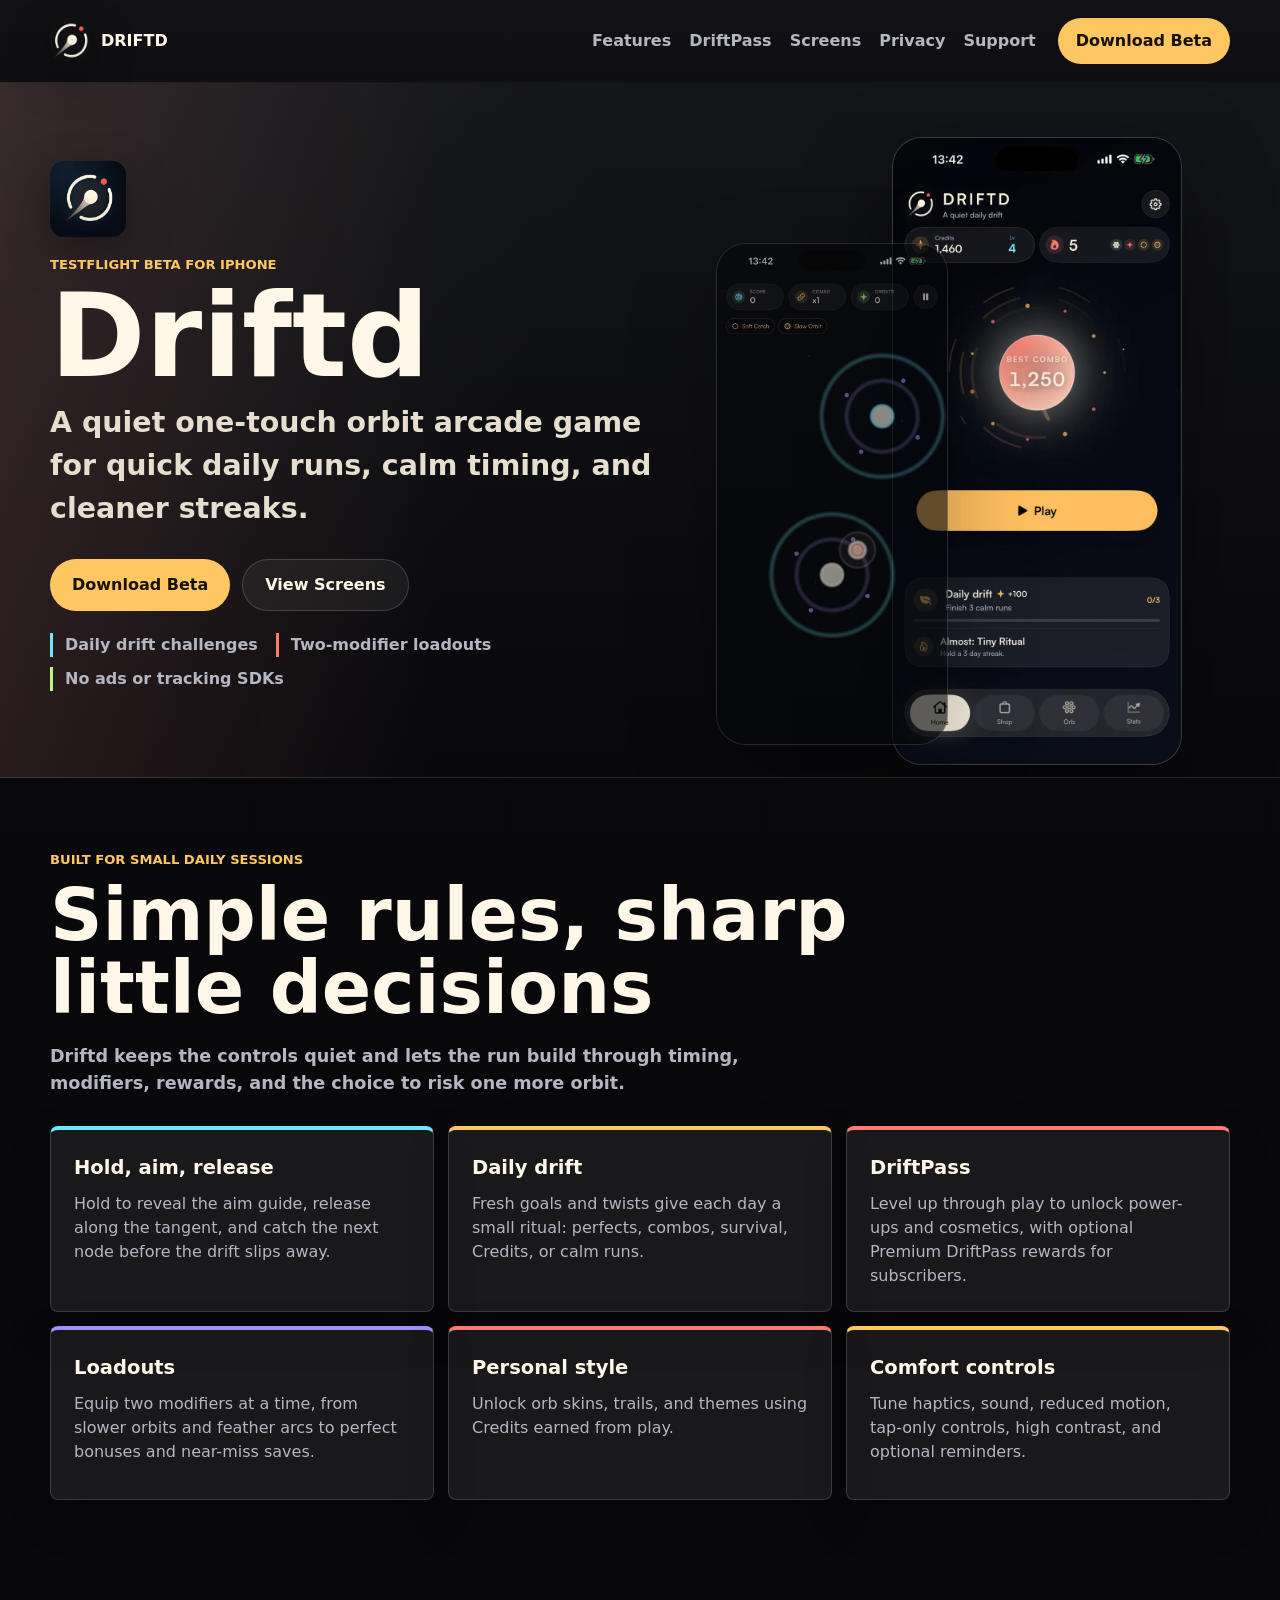
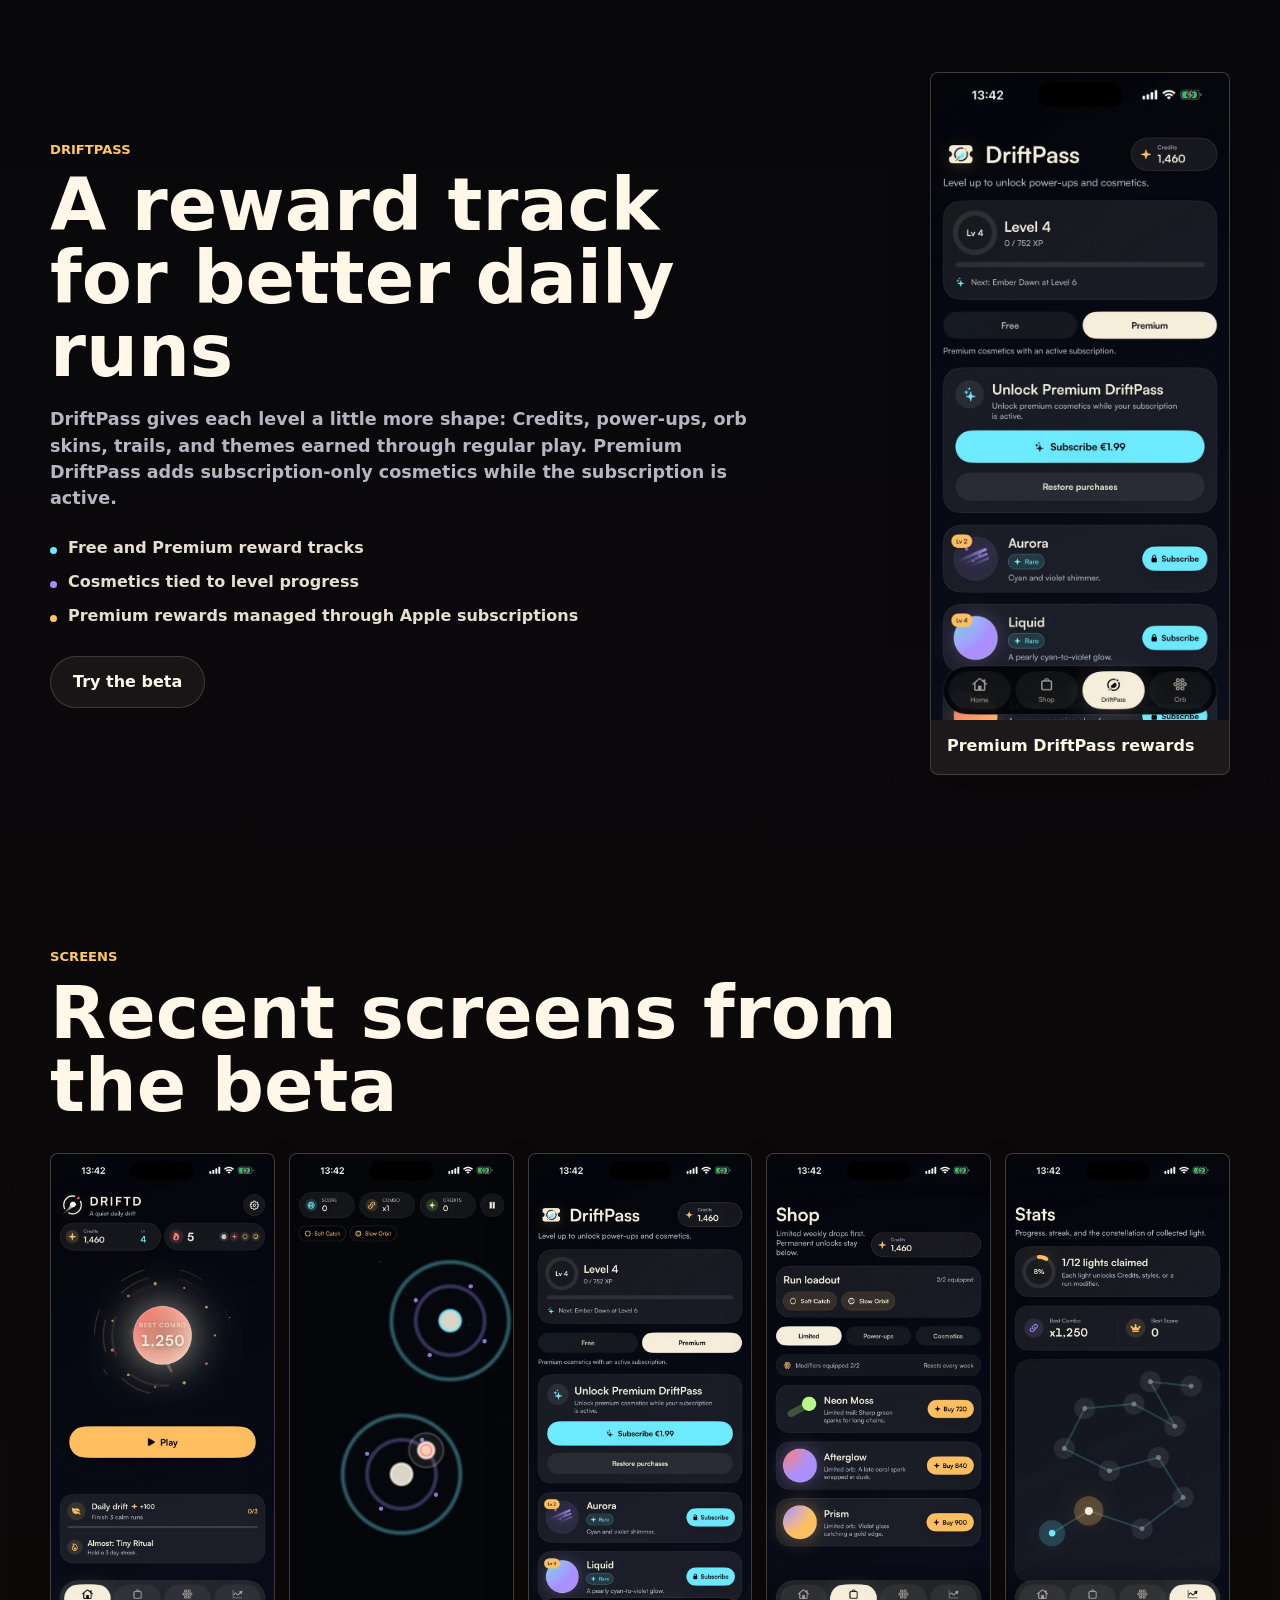
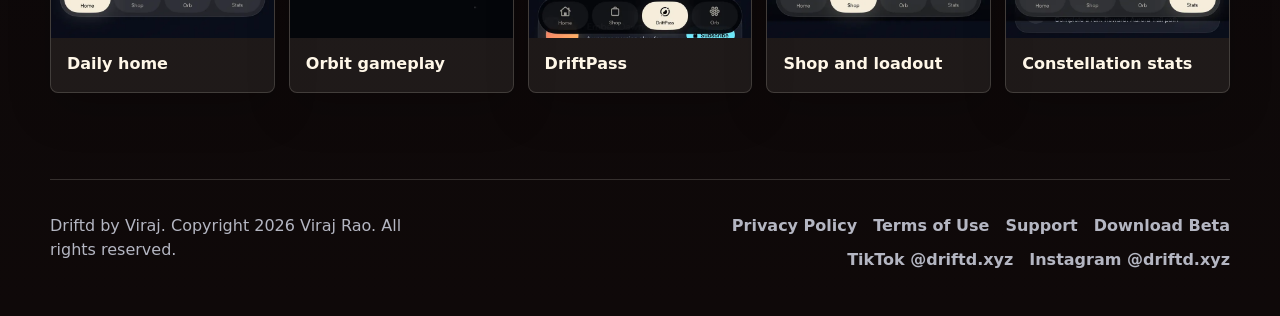
==== index.html @ e09f93f4 "Bust website stylesheet cache" ====
<!doctype html>
<html lang="en">
<head>
  <meta charset="utf-8">
  <meta name="viewport" content="width=device-width, initial-scale=1">
  <title>Driftd - One-touch orbit arcade</title>
  <meta name="description" content="Driftd is a calm one-touch arcade game for iPhone with daily challenges, streaks, loadouts, cosmetics, DriftPass rewards, and quick TestFlight beta runs.">
  <link rel="canonical" href="https://driftd.xyz/">
  <meta name="theme-color" content="#09090d">
  <meta property="og:type" content="website">
  <meta property="og:site_name" content="Driftd">
  <meta property="og:title" content="Driftd - One-touch orbit arcade">
  <meta property="og:description" content="Quick daily orbit runs, calm timing, loadouts, cosmetics, and DriftPass rewards for iPhone.">
  <meta property="og:url" content="https://driftd.xyz/">
  <meta property="og:image" content="https://driftd.xyz/assets/driftd-app-icon.png">
  <meta name="twitter:card" content="summary">
  <meta name="twitter:title" content="Driftd - One-touch orbit arcade">
  <meta name="twitter:description" content="Quick daily orbit runs, calm timing, loadouts, cosmetics, and DriftPass rewards for iPhone.">
  <meta name="twitter:image" content="https://driftd.xyz/assets/driftd-app-icon.png">
  <link rel="icon" href="assets/driftd-app-icon.png">
  <link rel="apple-touch-icon" href="assets/driftd-app-icon.png">
  <link rel="stylesheet" href="styles.css?v=20260519">
</head>
<body>
  <header class="site-header">
    <a class="brand" href="index.html" aria-label="Driftd home">
      <picture>
        <source srcset="assets/driftd-logo-mark.webp" type="image/webp">
        <img src="assets/driftd-logo.png" alt="" width="40" height="40">
      </picture>
      <span>DRIFTD</span>
    </a>
    <nav class="main-nav" aria-label="Main navigation">
      <a href="#features">Features</a>
      <a href="#driftpass">DriftPass</a>
      <a href="#screenshots">Screens</a>
      <a href="privacy.html">Privacy</a>
      <a href="support.html">Support</a>
    </nav>
    <a class="header-cta" href="https://testflight.apple.com/join/kvmJxUBj" aria-label="Download Beta on TestFlight"><span class="cta-full">Download Beta</span><span class="cta-short">Beta</span></a>
  </header>

  <main>
    <section class="hero" aria-labelledby="hero-title">
      <div class="hero-inner">
        <div class="hero-copy">
          <picture>
            <source srcset="assets/driftd-app-icon-256.webp" type="image/webp">
            <img class="app-icon" src="assets/driftd-app-icon.png" alt="Driftd app icon" width="76" height="76">
          </picture>
          <p class="eyebrow">TestFlight beta for iPhone</p>
          <h1 id="hero-title">Driftd</h1>
          <p class="lede">A quiet one-touch orbit arcade game for quick daily runs, calm timing, and cleaner streaks.</p>
          <div class="actions">
            <a class="button primary" href="https://testflight.apple.com/join/kvmJxUBj">Download Beta</a>
            <a class="button secondary" href="#screenshots">View Screens</a>
          </div>
          <ul class="hero-points" aria-label="Driftd highlights">
            <li>Daily drift challenges</li>
            <li>Two-modifier loadouts</li>
            <li>No ads or tracking SDKs</li>
          </ul>
        </div>
        <div class="hero-showcase" aria-label="Driftd app preview">
          <picture class="phone-shot phone-shot-primary">
            <source srcset="screenshots/home.webp" type="image/webp">
            <img src="screenshots/home.png" alt="Driftd home screen with the Play button, daily challenge, level, Credits, and streak progress" width="1320" height="2868">
          </picture>
          <picture class="phone-shot phone-shot-secondary">
            <source srcset="screenshots/gameplay.webp" type="image/webp">
            <img src="screenshots/gameplay.png" alt="" width="1320" height="2868">
          </picture>
        </div>
      </div>
    </section>

    <section id="features" class="section">
      <div class="section-heading">
        <p class="eyebrow">Built for small daily sessions</p>
        <h2>Simple rules, sharp little decisions</h2>
        <p>Driftd keeps the controls quiet and lets the run build through timing, modifiers, rewards, and the choice to risk one more orbit.</p>
      </div>
      <div class="feature-grid">
        <article>
          <h3>Hold, aim, release</h3>
          <p>Hold to reveal the aim guide, release along the tangent, and catch the next node before the drift slips away.</p>
        </article>
        <article>
          <h3>Daily drift</h3>
          <p>Fresh goals and twists give each day a small ritual: perfects, combos, survival, Credits, or calm runs.</p>
        </article>
        <article>
          <h3>DriftPass</h3>
          <p>Level up through play to unlock power-ups and cosmetics, with optional Premium DriftPass rewards for subscribers.</p>
        </article>
        <article>
          <h3>Loadouts</h3>
          <p>Equip two modifiers at a time, from slower orbits and feather arcs to perfect bonuses and near-miss saves.</p>
        </article>
        <article>
          <h3>Personal style</h3>
          <p>Unlock orb skins, trails, and themes using Credits earned from play.</p>
        </article>
        <article>
          <h3>Comfort controls</h3>
          <p>Tune haptics, sound, reduced motion, tap-only controls, high contrast, and optional reminders.</p>
        </article>
      </div>
    </section>

    <section id="driftpass" class="section pass-section">
      <div class="pass-copy">
        <p class="eyebrow">DriftPass</p>
        <h2>A reward track for better daily runs</h2>
        <p>DriftPass gives each level a little more shape: Credits, power-ups, orb skins, trails, and themes earned through regular play. Premium DriftPass adds subscription-only cosmetics while the subscription is active.</p>
        <ul class="pass-list">
          <li>Free and Premium reward tracks</li>
          <li>Cosmetics tied to level progress</li>
          <li>Premium rewards managed through Apple subscriptions</li>
        </ul>
        <a class="button secondary" href="https://testflight.apple.com/join/kvmJxUBj">Try the beta</a>
      </div>
      <figure class="pass-shot">
        <picture>
          <source srcset="screenshots/driftpass.webp" type="image/webp">
          <img src="screenshots/driftpass.png" alt="Driftd DriftPass screen showing free and premium reward tracks with subscription cosmetics" width="1320" height="2868" loading="lazy">
        </picture>
        <figcaption>Premium DriftPass rewards</figcaption>
      </figure>
    </section>

    <section id="screenshots" class="section screenshots">
      <div class="section-heading">
        <p class="eyebrow">Screens</p>
        <h2>Recent screens from the beta</h2>
      </div>
      <div class="phone-grid">
        <figure>
          <picture>
            <source srcset="screenshots/home.webp" type="image/webp">
            <img src="screenshots/home.png" alt="Driftd home screen with Credits, Level, streak, Play button, and daily challenge" width="1320" height="2868" loading="lazy">
          </picture>
          <figcaption>Daily home</figcaption>
        </figure>
        <figure>
          <picture>
            <source srcset="screenshots/gameplay.webp" type="image/webp">
            <img src="screenshots/gameplay.png" alt="Driftd gameplay with score, combo, credits, orbit nodes, and player orb" width="1320" height="2868" loading="lazy">
          </picture>
          <figcaption>Orbit gameplay</figcaption>
        </figure>
        <figure>
          <picture>
            <source srcset="screenshots/driftpass.webp" type="image/webp">
            <img src="screenshots/driftpass.png" alt="Driftd DriftPass screen with Premium subscription rewards and locked cosmetics" width="1320" height="2868" loading="lazy">
          </picture>
          <figcaption>DriftPass</figcaption>
        </figure>
        <figure>
          <picture>
            <source srcset="screenshots/shop.webp" type="image/webp">
            <img src="screenshots/shop.png" alt="Driftd shop screen with run loadout, daily items, power-ups, and cosmetics" width="1320" height="2868" loading="lazy">
          </picture>
          <figcaption>Shop and loadout</figcaption>
        </figure>
        <figure>
          <picture>
            <source srcset="screenshots/stats.webp" type="image/webp">
            <img src="screenshots/stats.png" alt="Driftd stats screen with constellation progression" width="1320" height="2868" loading="lazy">
          </picture>
          <figcaption>Constellation stats</figcaption>
        </figure>
      </div>
    </section>
  </main>

  <footer class="site-footer">
    <p>Driftd by <a href="https://virajrao.com">Viraj</a>. Copyright 2026 Viraj Rao. All rights reserved.</p>
    <div>
      <a href="privacy.html">Privacy Policy</a>
      <a href="https://www.apple.com/legal/internet-services/itunes/dev/stdeula/">Terms of Use</a>
      <a href="support.html">Support</a>
      <a href="https://testflight.apple.com/join/kvmJxUBj">Download Beta</a>
      <a href="https://www.tiktok.com/@driftd.xyz">TikTok @driftd.xyz</a>
      <a href="https://www.instagram.com/driftd.xyz/">Instagram @driftd.xyz</a>
    </div>
  </footer>
</body>
</html>
---- styles.css ----
:root {
  color-scheme: dark;
  --bg: #08080b;
  --bg-soft: #111114;
  --ink: #fff7e8;
  --soft: #e6dfd0;
  --muted: #b4b6c2;
  --surface: rgba(255, 247, 232, 0.07);
  --surface-strong: rgba(255, 247, 232, 0.12);
  --line: rgba(255, 247, 232, 0.16);
  --line-strong: rgba(255, 247, 232, 0.28);
  --gold: #ffc762;
  --cyan: #70e7ff;
  --coral: #ff7a70;
  --violet: #a58cff;
  --green: #baf37d;
  --max: 1180px;
  --gutter: 16px;
}

* {
  box-sizing: border-box;
}

html {
  scroll-behavior: smooth;
  overflow-x: hidden;
}

body {
  margin: 0;
  overflow-x: hidden;
  background:
    linear-gradient(180deg, rgba(255, 247, 232, 0.035), transparent 18rem),
    linear-gradient(180deg, #09090d 0%, var(--bg) 48%, #0f0909 100%);
  color: var(--ink);
  font-family: Inter, ui-sans-serif, system-ui, -apple-system, BlinkMacSystemFont, "Segoe UI", sans-serif;
  line-height: 1.5;
  text-rendering: optimizeLegibility;
}

a {
  color: inherit;
}

a:focus-visible,
button:focus-visible {
  outline: 3px solid var(--cyan);
  outline-offset: 4px;
}

img {
  max-width: 100%;
}

.site-header,
.site-footer {
  width: min(var(--max), calc(100% - 32px));
  margin: 0 auto;
}

.site-header {
  position: relative;
  z-index: 5;
  display: grid;
  grid-template-columns: auto minmax(0, 1fr) auto;
  align-items: center;
  gap: 22px;
  padding: 18px 0;
}

.brand {
  display: inline-flex;
  align-items: center;
  gap: 11px;
  min-width: max-content;
  color: var(--ink);
  font-weight: 900;
  letter-spacing: 0;
  text-decoration: none;
}

.brand picture,
.brand img {
  display: block;
  width: 40px;
  height: 40px;
}

.brand img,
.app-icon {
  border-radius: 14px;
  box-shadow: 0 16px 44px rgba(0, 0, 0, 0.34);
}

.main-nav {
  display: flex;
  flex-wrap: wrap;
  align-items: center;
  justify-content: flex-end;
  gap: 8px 18px;
  color: var(--muted);
  font-weight: 760;
}

.main-nav a,
.site-footer a {
  text-decoration: none;
}

.main-nav a {
  padding: 8px 0;
}

.main-nav a:hover,
.main-nav a[aria-current="page"],
.site-footer a:hover {
  color: var(--ink);
}

.header-cta,
.button {
  display: inline-flex;
  align-items: center;
  justify-content: center;
  min-height: 46px;
  border-radius: 999px;
  font-weight: 850;
  text-align: center;
  text-decoration: none;
  transition: transform 160ms ease, background 160ms ease, border-color 160ms ease;
}

.header-cta {
  min-width: max-content;
  padding: 0 18px;
  background: var(--gold);
  color: #171006;
}

.cta-short {
  display: none;
}

.button {
  min-height: 52px;
  padding: 0 22px;
}

.header-cta:hover,
.button:hover {
  transform: translateY(-1px);
}

.primary {
  background: var(--gold);
  color: #171006;
}

.secondary {
  border: 1px solid var(--line);
  background: rgba(255, 247, 232, 0.055);
  color: var(--ink);
}

.secondary:hover {
  border-color: var(--line-strong);
  background: rgba(255, 247, 232, 0.095);
}

.hero {
  position: relative;
  isolation: isolate;
  overflow: hidden;
  min-height: min(600px, calc(100svh - 120px));
  border-top: 1px solid rgba(255, 247, 232, 0.05);
  border-bottom: 1px solid rgba(255, 247, 232, 0.08);
  background:
    linear-gradient(90deg, rgba(255, 122, 112, 0.1), transparent 34%),
    linear-gradient(110deg, rgba(255, 247, 232, 0.055), transparent 42%),
    linear-gradient(180deg, #141519 0%, #08080b 100%);
}

.hero-inner {
  position: relative;
  width: min(var(--max), calc(100% - 32px));
  min-height: inherit;
  margin: 0 auto;
  padding: clamp(42px, 7vw, 78px) 0 clamp(44px, 7vw, 86px);
}

.hero-copy {
  position: relative;
  z-index: 2;
  max-width: 640px;
}

.app-icon {
  display: block;
  width: 76px;
  height: 76px;
}

.eyebrow {
  margin: 18px 0 10px;
  color: var(--gold);
  font-size: 0.82rem;
  font-weight: 850;
  letter-spacing: 0;
  text-transform: uppercase;
}

h1,
h2,
h3,
p,
li {
  overflow-wrap: anywhere;
}

h1,
h2,
h3 {
  color: var(--ink);
}

h1 {
  max-width: 760px;
  margin: 0 0 14px;
  font-size: clamp(4.2rem, 9vw, 7.2rem);
  line-height: 0.9;
  letter-spacing: 0;
}

h2 {
  max-width: 860px;
  margin: 0;
  font-size: clamp(2.15rem, 5.7vw, 4.6rem);
  line-height: 1;
  letter-spacing: 0;
}

h3 {
  margin: 0 0 10px;
  font-size: 1.22rem;
}

.lede {
  max-width: min(620px, 100%);
  margin: 0;
  color: var(--soft);
  font-size: clamp(1.22rem, 2.4vw, 1.78rem);
  font-weight: 680;
}

.actions {
  display: flex;
  flex-wrap: wrap;
  gap: 12px;
  margin-top: 28px;
}

.hero-points,
.pass-list {
  padding: 0;
  list-style: none;
}

.hero-points {
  display: flex;
  flex-wrap: wrap;
  gap: 10px 18px;
  max-width: 760px;
  margin: 22px 0 0;
  color: var(--muted);
  font-weight: 760;
}

.hero-points li {
  padding-left: 12px;
  border-left: 3px solid var(--cyan);
}

.hero-points li:nth-child(2) {
  border-color: var(--coral);
}

.hero-points li:nth-child(3) {
  border-color: var(--green);
}

.hero-showcase {
  position: absolute;
  top: 28px;
  right: max(0px, calc((100vw - var(--max)) / -9));
  bottom: -92px;
  width: min(48vw, 600px);
  pointer-events: none;
}

.phone-shot {
  position: absolute;
  display: block;
  overflow: hidden;
  border: 1px solid rgba(255, 247, 232, 0.18);
  border-radius: 30px;
  background: #111218;
  box-shadow: 0 34px 90px rgba(0, 0, 0, 0.42);
}

.phone-shot img,
.pass-shot img,
.phone-grid img {
  display: block;
  width: 100%;
  height: auto;
}

.phone-shot-primary {
  top: 26px;
  right: 48px;
  width: min(35vw, 290px);
}

.phone-shot-secondary {
  top: 132px;
  right: 282px;
  width: min(26vw, 232px);
  opacity: 0.62;
  filter: saturate(0.9);
}

.section {
  width: min(var(--max), calc(100% - 32px));
  margin: 0 auto;
  padding: clamp(58px, 8vw, 86px) 0;
}

#features {
  padding-top: clamp(48px, 6vw, 72px);
}

.section-heading {
  max-width: 850px;
  margin-bottom: 30px;
}

.section-heading .eyebrow,
.pass-copy .eyebrow,
.legal .eyebrow {
  margin-top: 0;
}

.section-heading > p:not(.eyebrow),
.pass-copy > p:not(.eyebrow) {
  max-width: 700px;
  margin: 18px 0 0;
  color: var(--muted);
  font-size: 1.1rem;
  font-weight: 620;
}

.feature-grid {
  display: grid;
  grid-template-columns: repeat(3, minmax(0, 1fr));
  gap: 14px;
}

.feature-grid article,
.legal,
.phone-grid figure,
.pass-shot {
  border: 1px solid var(--line);
  background: var(--surface);
  box-shadow: 0 18px 44px rgba(0, 0, 0, 0.18);
}

.feature-grid article {
  min-height: 174px;
  padding: 23px;
  border-top: 4px solid var(--cyan);
  border-radius: 8px;
}

.feature-grid article:nth-child(2),
.feature-grid article:nth-child(6) {
  border-top-color: var(--gold);
}

.feature-grid article:nth-child(3),
.feature-grid article:nth-child(5) {
  border-top-color: var(--coral);
}

.feature-grid article:nth-child(4) {
  border-top-color: var(--violet);
}

.feature-grid p,
.legal p,
.legal li {
  margin: 0;
  color: var(--muted);
  font-size: 1rem;
}

.pass-section {
  display: grid;
  grid-template-columns: minmax(0, 1fr) minmax(220px, 300px);
  gap: clamp(32px, 7vw, 78px);
  align-items: center;
}

.pass-copy {
  max-width: 740px;
}

.pass-list {
  display: grid;
  gap: 10px;
  margin: 24px 0 28px;
  color: var(--soft);
  font-weight: 730;
}

.pass-list li {
  position: relative;
  padding-left: 18px;
}

.pass-list li::before {
  position: absolute;
  top: 0.72em;
  left: 0;
  width: 7px;
  height: 7px;
  border-radius: 999px;
  background: var(--cyan);
  content: "";
}

.pass-list li:nth-child(2)::before {
  background: var(--violet);
}

.pass-list li:nth-child(3)::before {
  background: var(--gold);
}

.pass-shot {
  justify-self: center;
  width: min(100%, 300px);
  margin: 0;
  overflow: hidden;
  border-radius: 8px;
}

.phone-grid {
  display: grid;
  grid-template-columns: repeat(5, minmax(0, 1fr));
  gap: 14px;
}

.phone-grid figure {
  margin: 0;
  overflow: hidden;
  border-radius: 8px;
}

.phone-grid img {
  aspect-ratio: 1320 / 2868;
  object-fit: cover;
  object-position: top;
}

figcaption {
  padding: 14px 16px 16px;
  color: var(--ink);
  font-weight: 850;
}

.legal {
  width: min(860px, calc(100% - 32px));
  margin: 56px auto 72px;
  padding: clamp(24px, 6vw, 56px);
  border-radius: 8px;
  overflow: hidden;
}

.legal h1 {
  margin: 0 0 18px;
  font-size: clamp(2.7rem, 8vw, 5.8rem);
  line-height: 0.95;
}

.legal h2 {
  margin-top: 34px;
  margin-bottom: 10px;
  font-size: clamp(1.42rem, 4vw, 2.15rem);
}

.legal ul {
  display: grid;
  gap: 9px;
  margin: 12px 0 0;
  padding-left: 20px;
}

.legal a {
  color: var(--gold);
  font-weight: 850;
}

.site-footer {
  display: flex;
  align-items: flex-start;
  justify-content: space-between;
  gap: 22px;
  padding: 34px 0 44px;
  border-top: 1px solid var(--line);
  color: var(--muted);
}

.site-footer p {
  max-width: 390px;
  margin: 0;
}

.site-footer div {
  display: flex;
  flex-wrap: wrap;
  justify-content: flex-end;
  gap: 10px 16px;
  max-width: 670px;
  font-weight: 850;
}

@media (max-width: 1040px) {
  .hero-showcase {
    right: -96px;
    width: 500px;
    opacity: 0.72;
  }

  .phone-shot-secondary {
    display: none;
  }
}

@media (max-width: 900px) {
  .site-header {
    grid-template-columns: auto 1fr;
    gap: 12px 18px;
  }

  .main-nav {
    grid-column: 1 / -1;
    grid-row: 2;
    justify-content: flex-start;
  }

  .header-cta {
    justify-self: end;
  }

  .hero {
    min-height: auto;
  }

  .hero-inner {
    display: grid;
    gap: 28px;
    min-height: 0;
    padding-top: 40px;
  }

  .hero-showcase {
    position: relative;
    top: auto;
    right: auto;
    bottom: auto;
    width: min(100%, 560px);
    height: 310px;
    opacity: 1;
  }

  .phone-shot-primary {
    top: 0;
    right: 34px;
    width: 220px;
  }

  .phone-shot-secondary {
    display: block;
    top: 52px;
    right: 236px;
    width: 185px;
  }

  .feature-grid {
    grid-template-columns: 1fr 1fr;
  }

  .pass-section {
    grid-template-columns: 1fr;
  }

  .pass-shot {
    justify-self: start;
  }

  .phone-grid {
    grid-template-columns: repeat(2, minmax(0, 1fr));
  }

  .site-footer {
    flex-direction: column;
  }

  .site-footer div {
    justify-content: flex-start;
  }
}

@media (max-width: 640px) {
  .site-header,
  .site-footer,
  .hero-inner,
  .section,
  .legal {
    width: min(100% - 28px, 380px);
  }

  .site-header {
    padding: 14px 0 10px;
  }

  .brand img,
  .brand picture {
    width: 34px;
    height: 34px;
  }

  .brand {
    gap: 9px;
    font-size: 0.94rem;
  }

  .header-cta {
    min-height: 40px;
    padding: 0 16px;
    font-size: 0.9rem;
  }

  .cta-full {
    display: none;
  }

  .cta-short {
    display: inline;
  }

  .main-nav {
    flex-wrap: nowrap;
    gap: 12px;
    margin: 0 -14px;
    padding: 0 14px 2px;
    overflow-x: auto;
    color: var(--soft);
    font-size: 0.91rem;
    scrollbar-width: none;
  }

  .main-nav::-webkit-scrollbar {
    display: none;
  }

  .main-nav a {
    min-width: max-content;
    padding: 5px 0;
  }

  .hero-inner {
    padding: 34px 0 42px;
  }

  .app-icon {
    width: 72px;
    height: 72px;
    border-radius: 18px;
  }

  h1 {
    font-size: clamp(4rem, 19vw, 5.4rem);
  }

  h2 {
    max-width: 22rem;
    font-size: clamp(2.05rem, 10vw, 3rem);
  }

  .lede {
    max-width: 21.75rem;
    font-size: 1.16rem;
  }

  .actions {
    max-width: 22rem;
  }

  .actions,
  .button {
    width: 100%;
  }

  .hero-points {
    display: none;
  }

  .hero-showcase {
    height: 172px;
  }

  .phone-shot {
    border-radius: 22px;
  }

  .phone-shot-primary {
    right: 18px;
    width: 150px;
  }

  .phone-shot-secondary {
    top: 34px;
    right: 154px;
    width: 128px;
  }

  .section {
    padding: 58px 0;
  }

  .section-heading,
  .pass-copy {
    max-width: 22rem;
  }

  .feature-grid,
  .phone-grid {
    grid-template-columns: 1fr;
  }

  .phone-grid {
    gap: 18px;
  }

  .phone-grid figure,
  .pass-shot {
    max-width: 330px;
  }

  .legal {
    margin-top: 44px;
    padding: 24px;
  }

  .legal h1 {
    font-size: clamp(2.35rem, 10vw, 3.35rem);
    line-height: 1;
  }
}

@media (max-width: 360px) {
  .phone-shot-secondary {
    display: none;
  }

  .phone-shot-primary {
    right: auto;
    left: 50%;
    transform: translateX(-50%);
  }
}
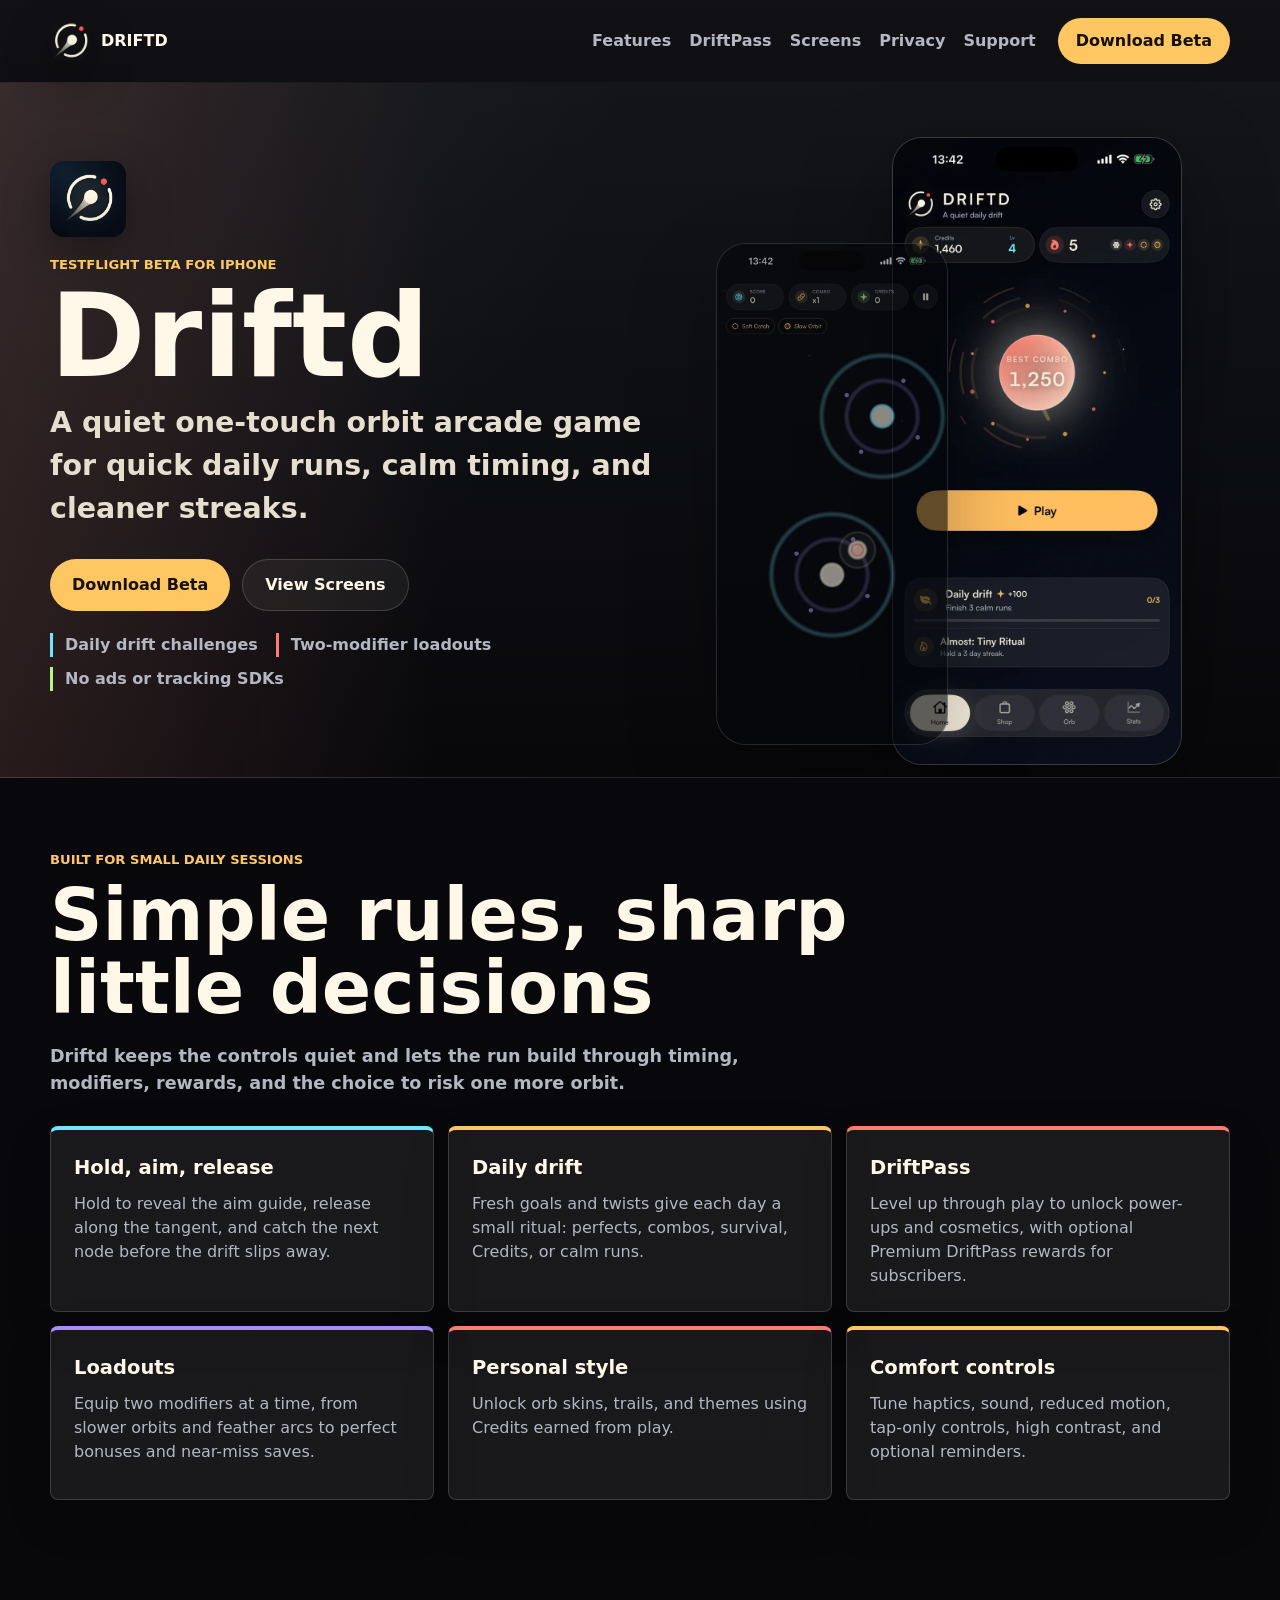
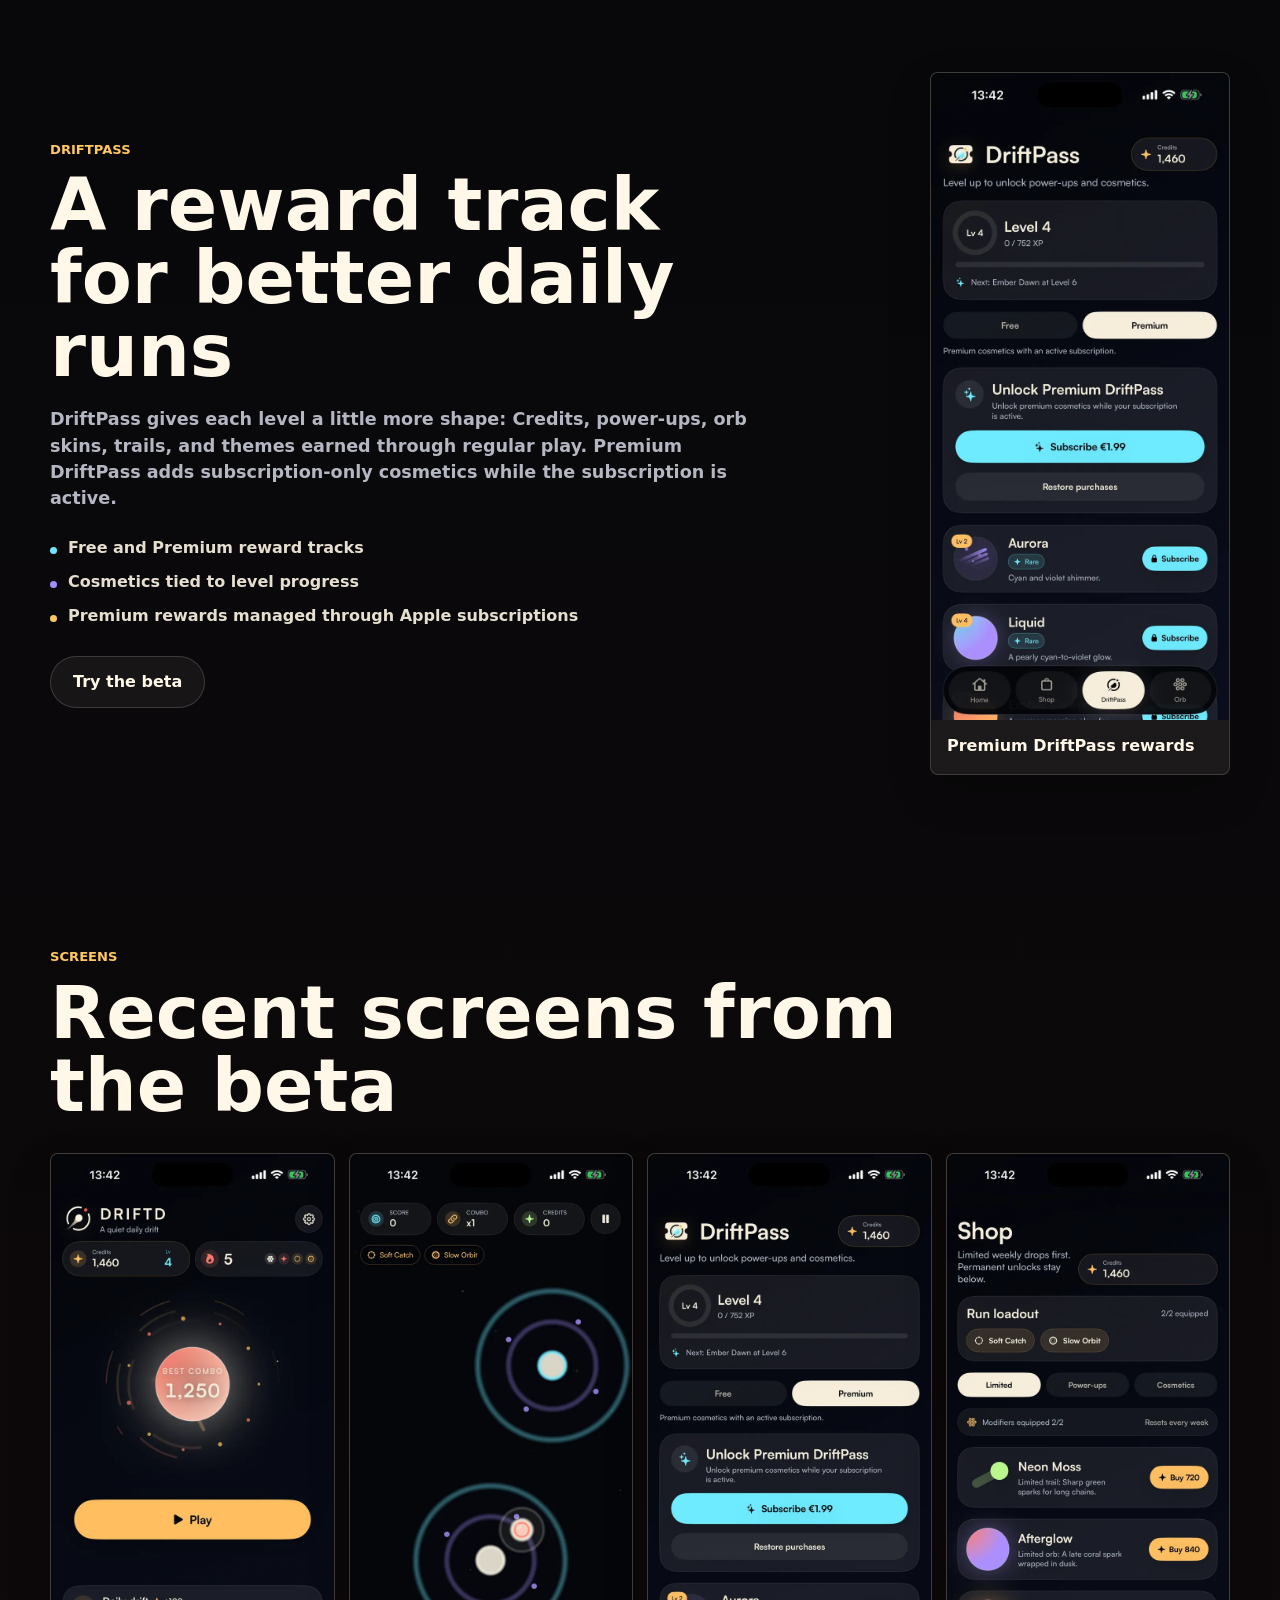
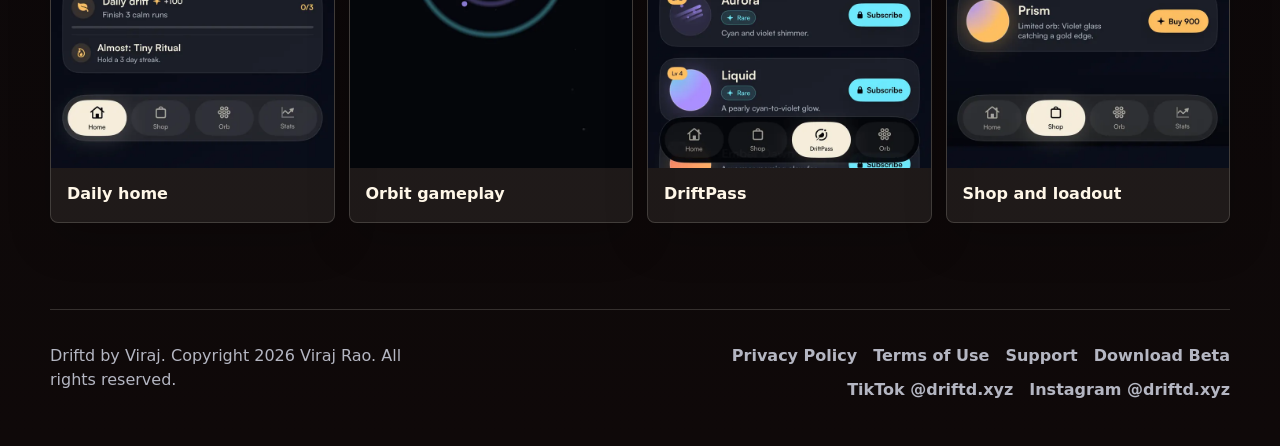
==== commit 8d1778b4: "Remove stats screenshot from website" ====
--- a/index.html
+++ b/index.html
@@ -163,13 +163,6 @@
           </picture>
           <figcaption>Shop and loadout</figcaption>
         </figure>
-        <figure>
-          <picture>
-            <source srcset="screenshots/stats.webp" type="image/webp">
-            <img src="screenshots/stats.png" alt="Driftd stats screen with constellation progression" width="1320" height="2868" loading="lazy">
-          </picture>
-          <figcaption>Constellation stats</figcaption>
-        </figure>
       </div>
     </section>
   </main>
--- a/styles.css
+++ b/styles.css
@@ -457,7 +457,7 @@
 
 .phone-grid {
   display: grid;
-  grid-template-columns: repeat(5, minmax(0, 1fr));
+  grid-template-columns: repeat(4, minmax(0, 1fr));
   gap: 14px;
 }
 
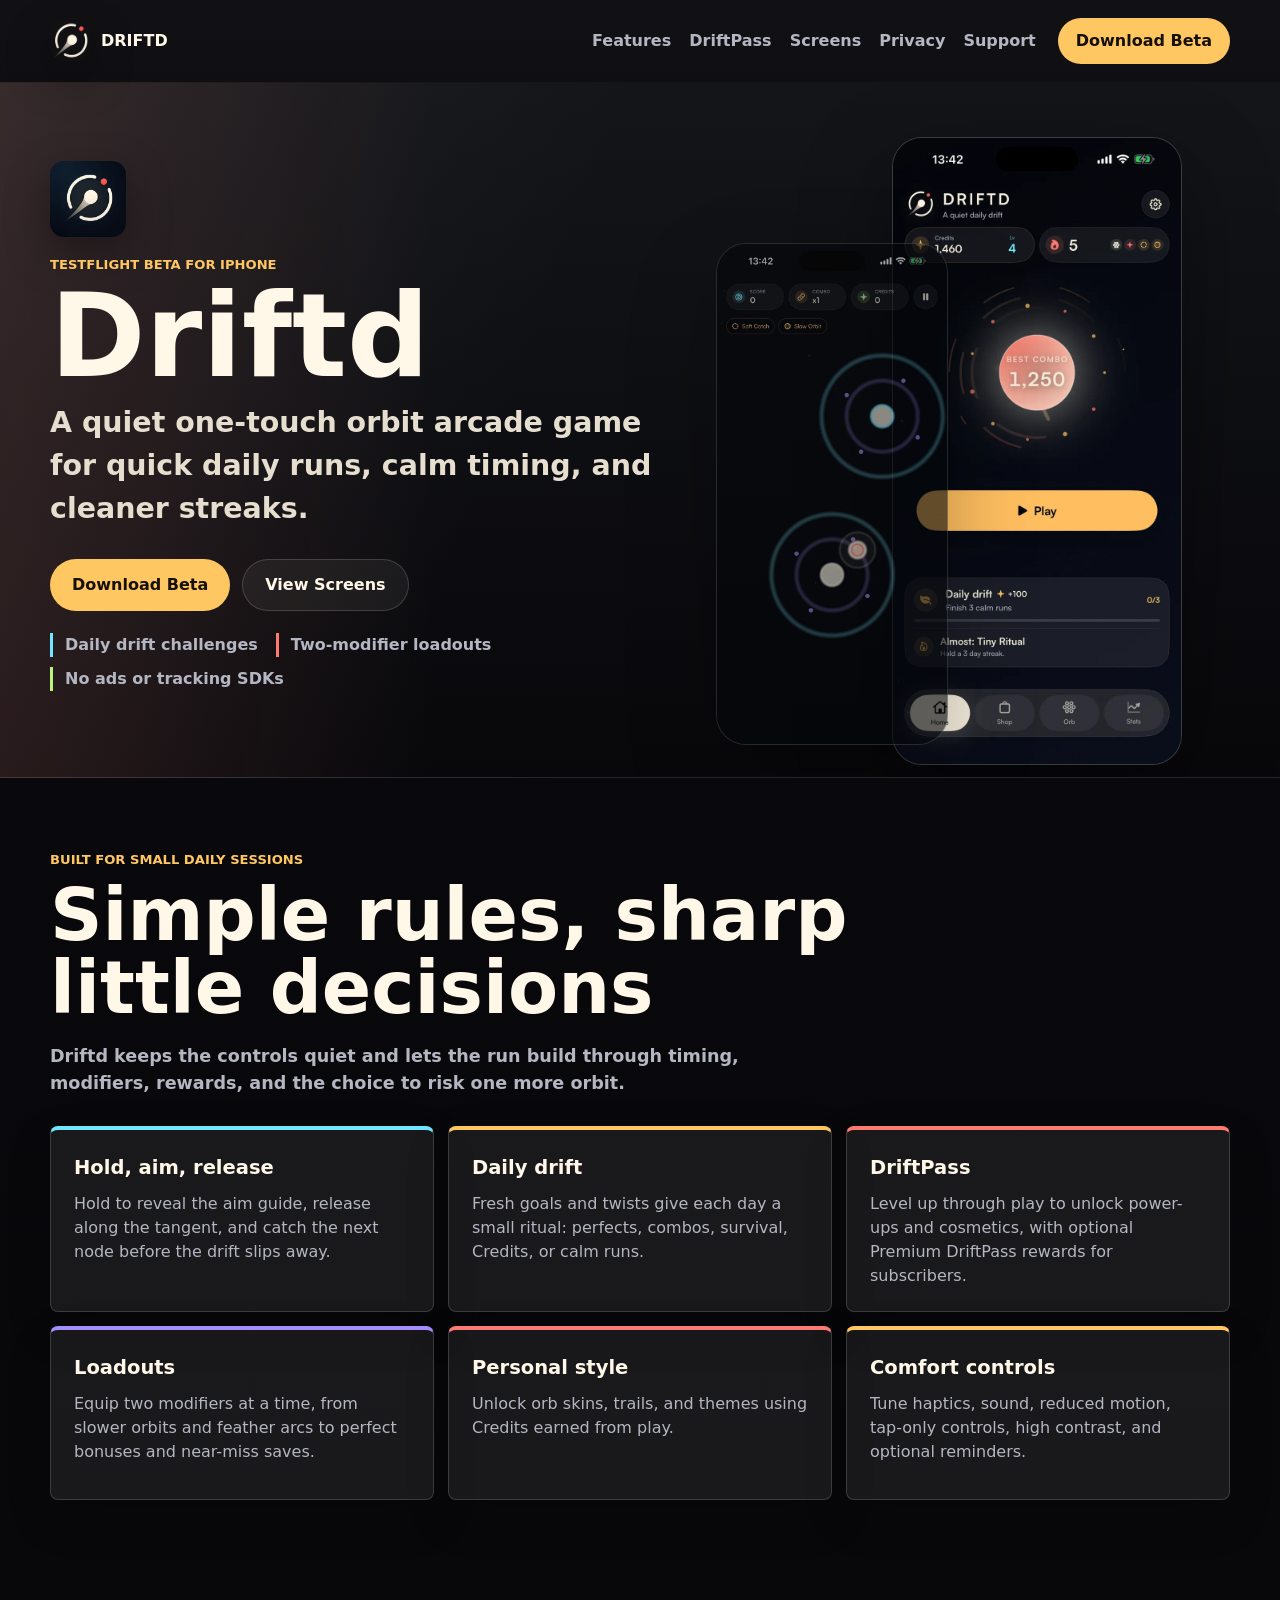
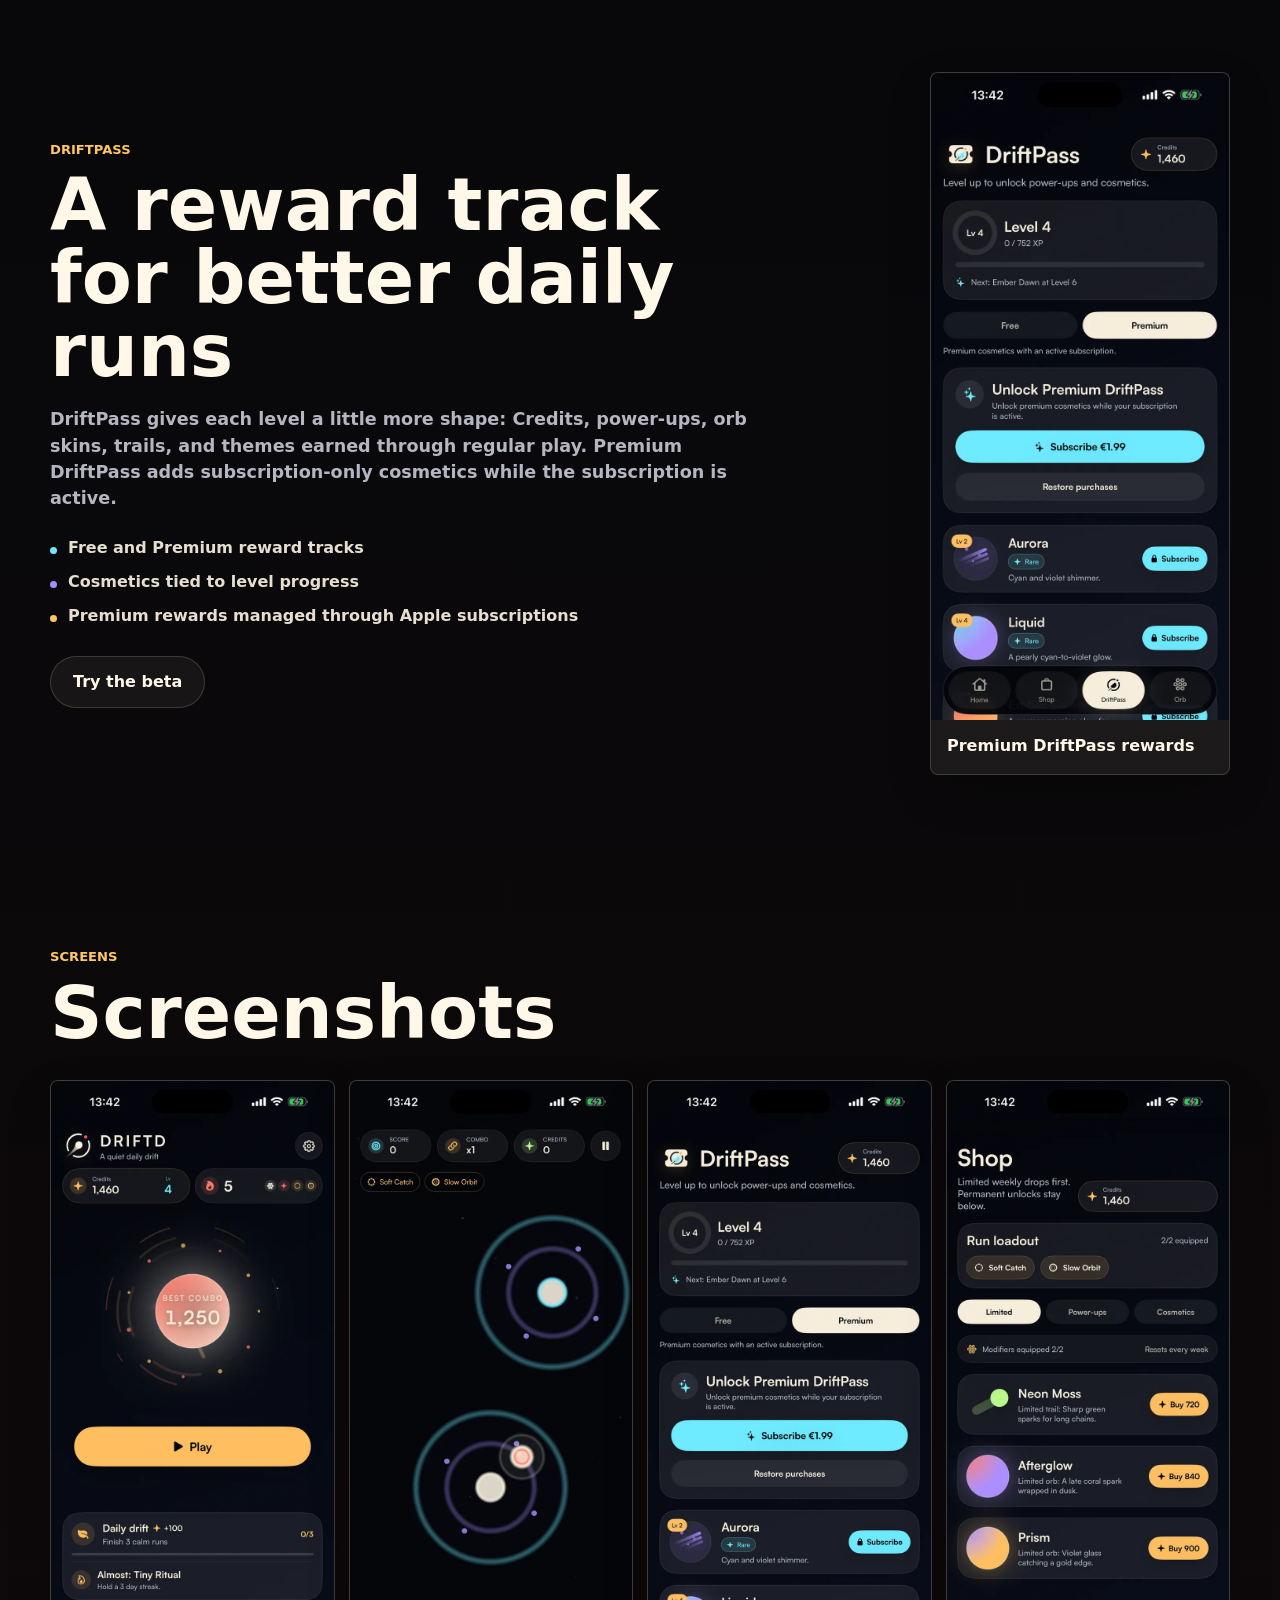
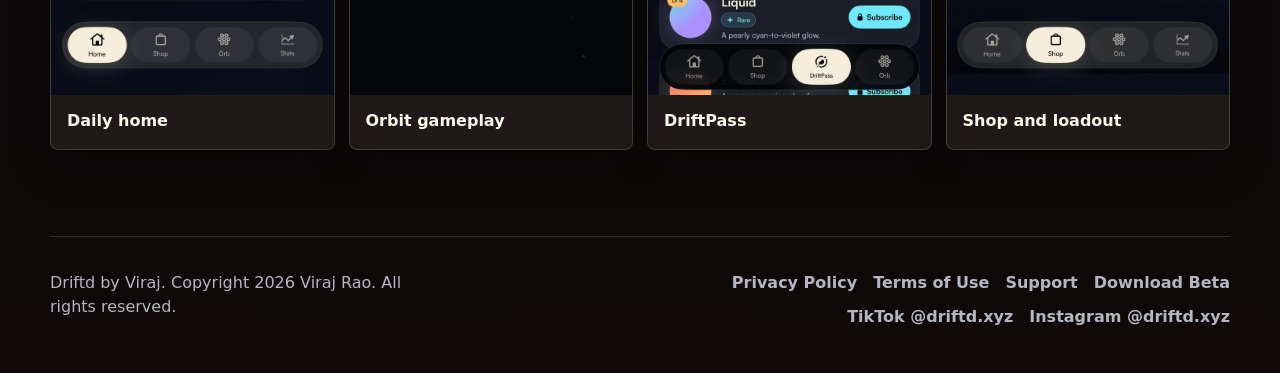
==== commit d46138bc: "Update index.html" ====
--- a/index.html
+++ b/index.html
@@ -19,7 +19,7 @@
   <meta name="twitter:image" content="https://driftd.xyz/assets/driftd-app-icon.png">
   <link rel="icon" href="assets/driftd-app-icon.png">
   <link rel="apple-touch-icon" href="assets/driftd-app-icon.png">
-  <link rel="stylesheet" href="styles.css?v=20260519">
+  <link rel="stylesheet" href="styles.css?v=20260519-2">
 </head>
 <body>
   <header class="site-header">
@@ -132,7 +132,7 @@
     <section id="screenshots" class="section screenshots">
       <div class="section-heading">
         <p class="eyebrow">Screens</p>
-        <h2>Recent screens from the beta</h2>
+        <h2>Screenshots</h2>
       </div>
       <div class="phone-grid">
         <figure>
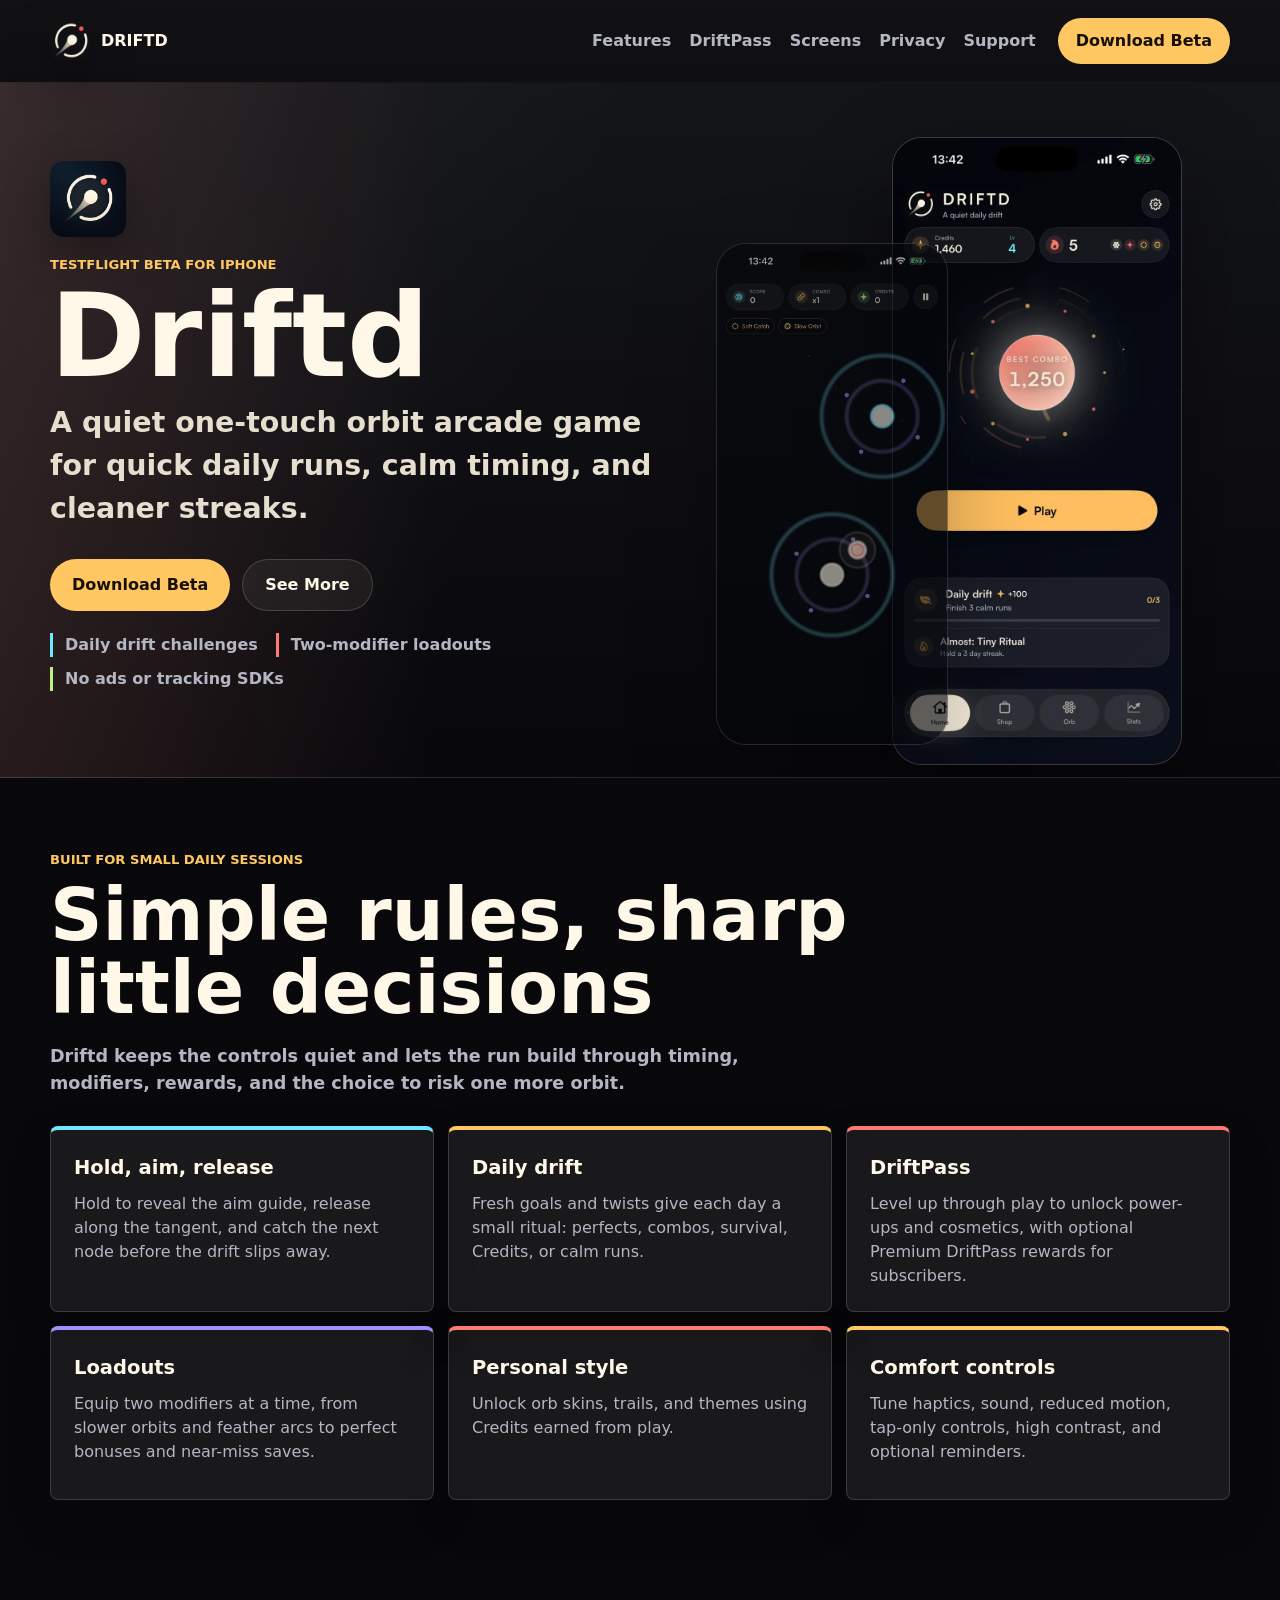
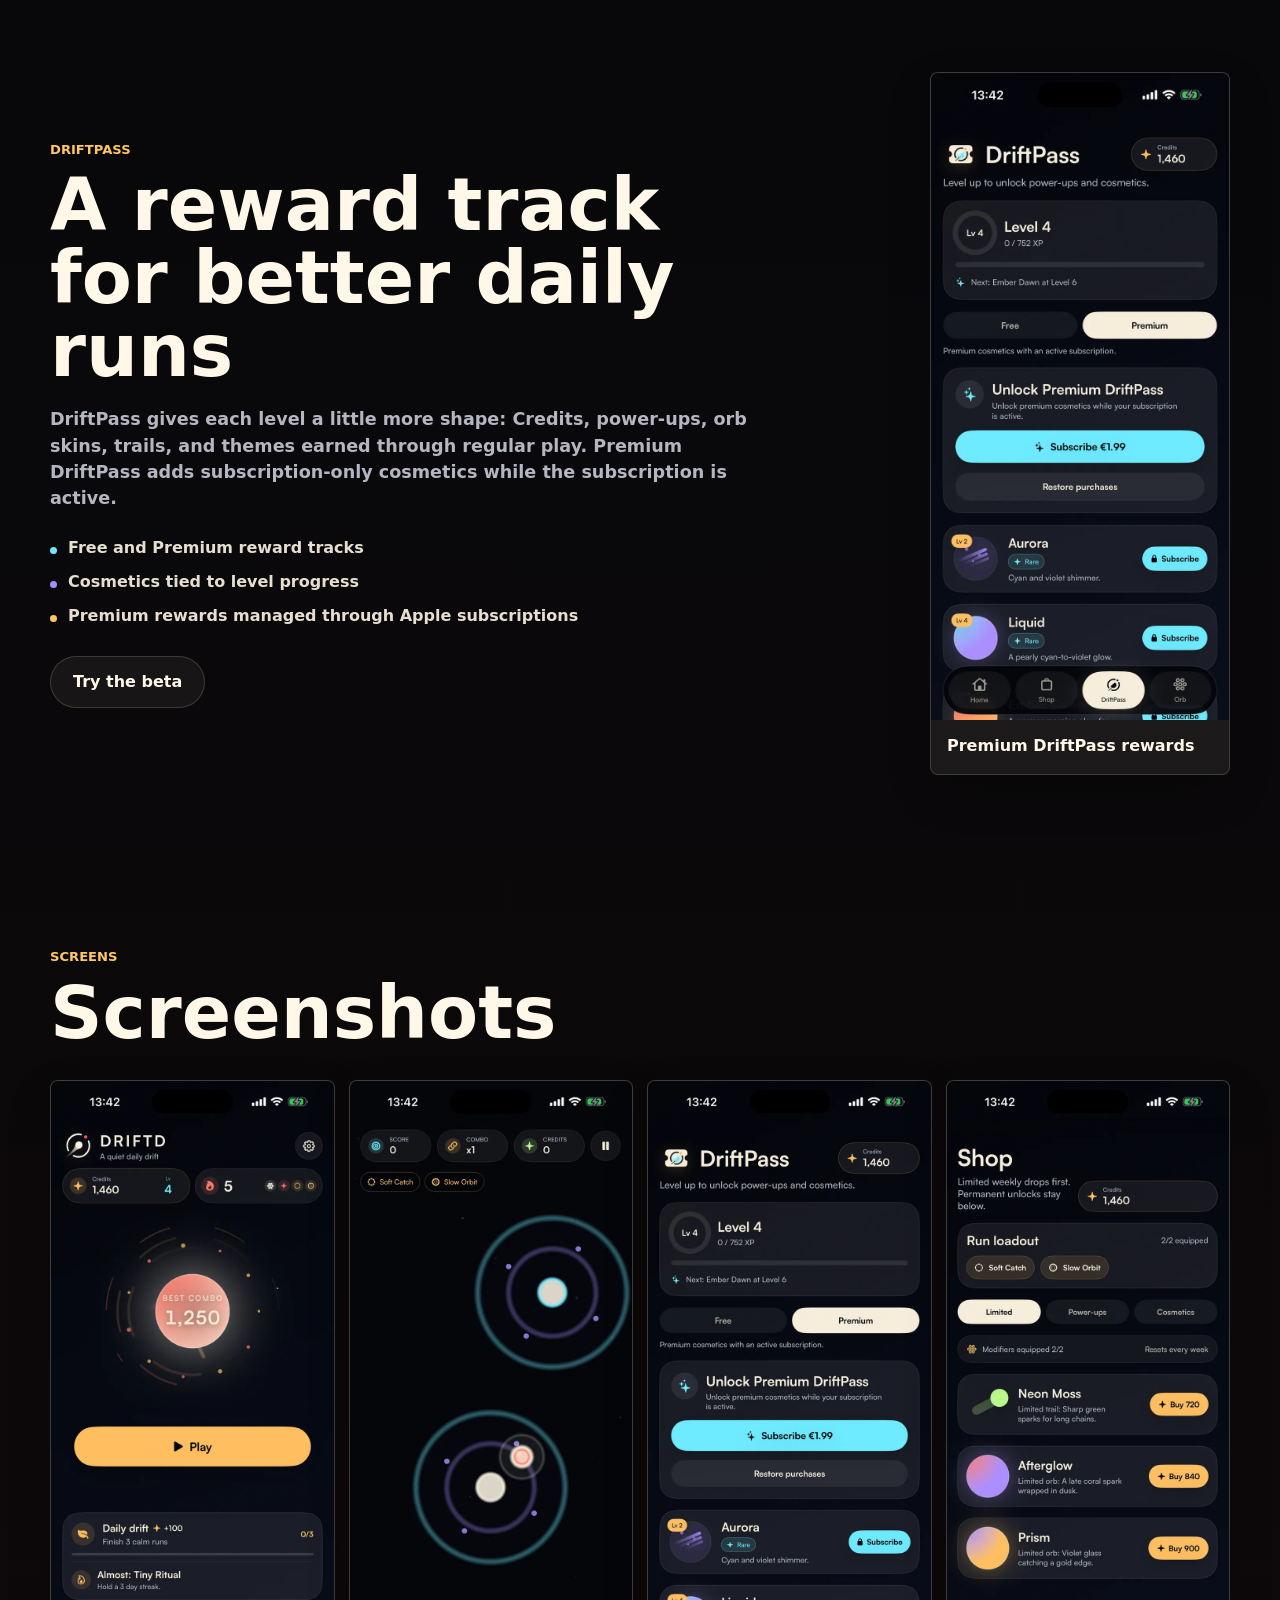
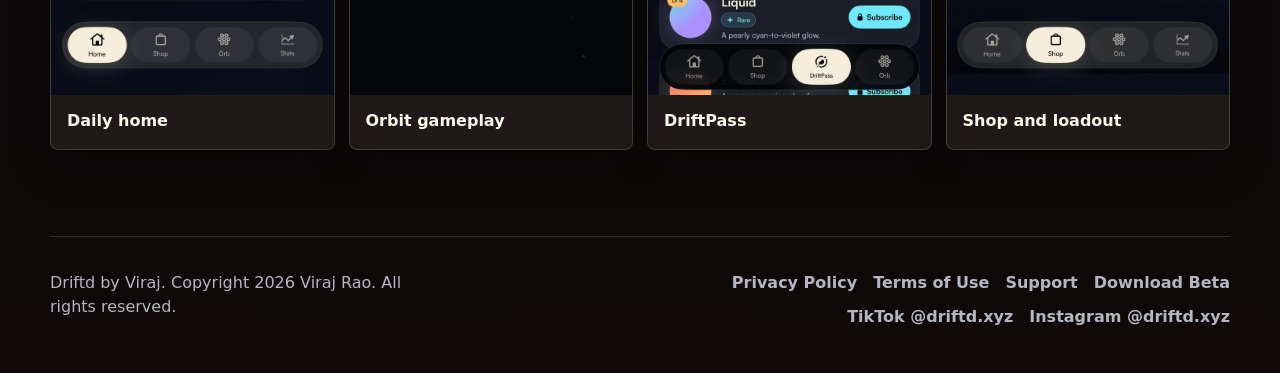
==== commit 2b05ba09: "Change button text from 'View Screens' to 'See More'" ====
--- a/index.html
+++ b/index.html
@@ -53,7 +53,7 @@
           <p class="lede">A quiet one-touch orbit arcade game for quick daily runs, calm timing, and cleaner streaks.</p>
           <div class="actions">
             <a class="button primary" href="https://testflight.apple.com/join/kvmJxUBj">Download Beta</a>
-            <a class="button secondary" href="#screenshots">View Screens</a>
+            <a class="button secondary" href="#screenshots">See More</a>
           </div>
           <ul class="hero-points" aria-label="Driftd highlights">
             <li>Daily drift challenges</li>
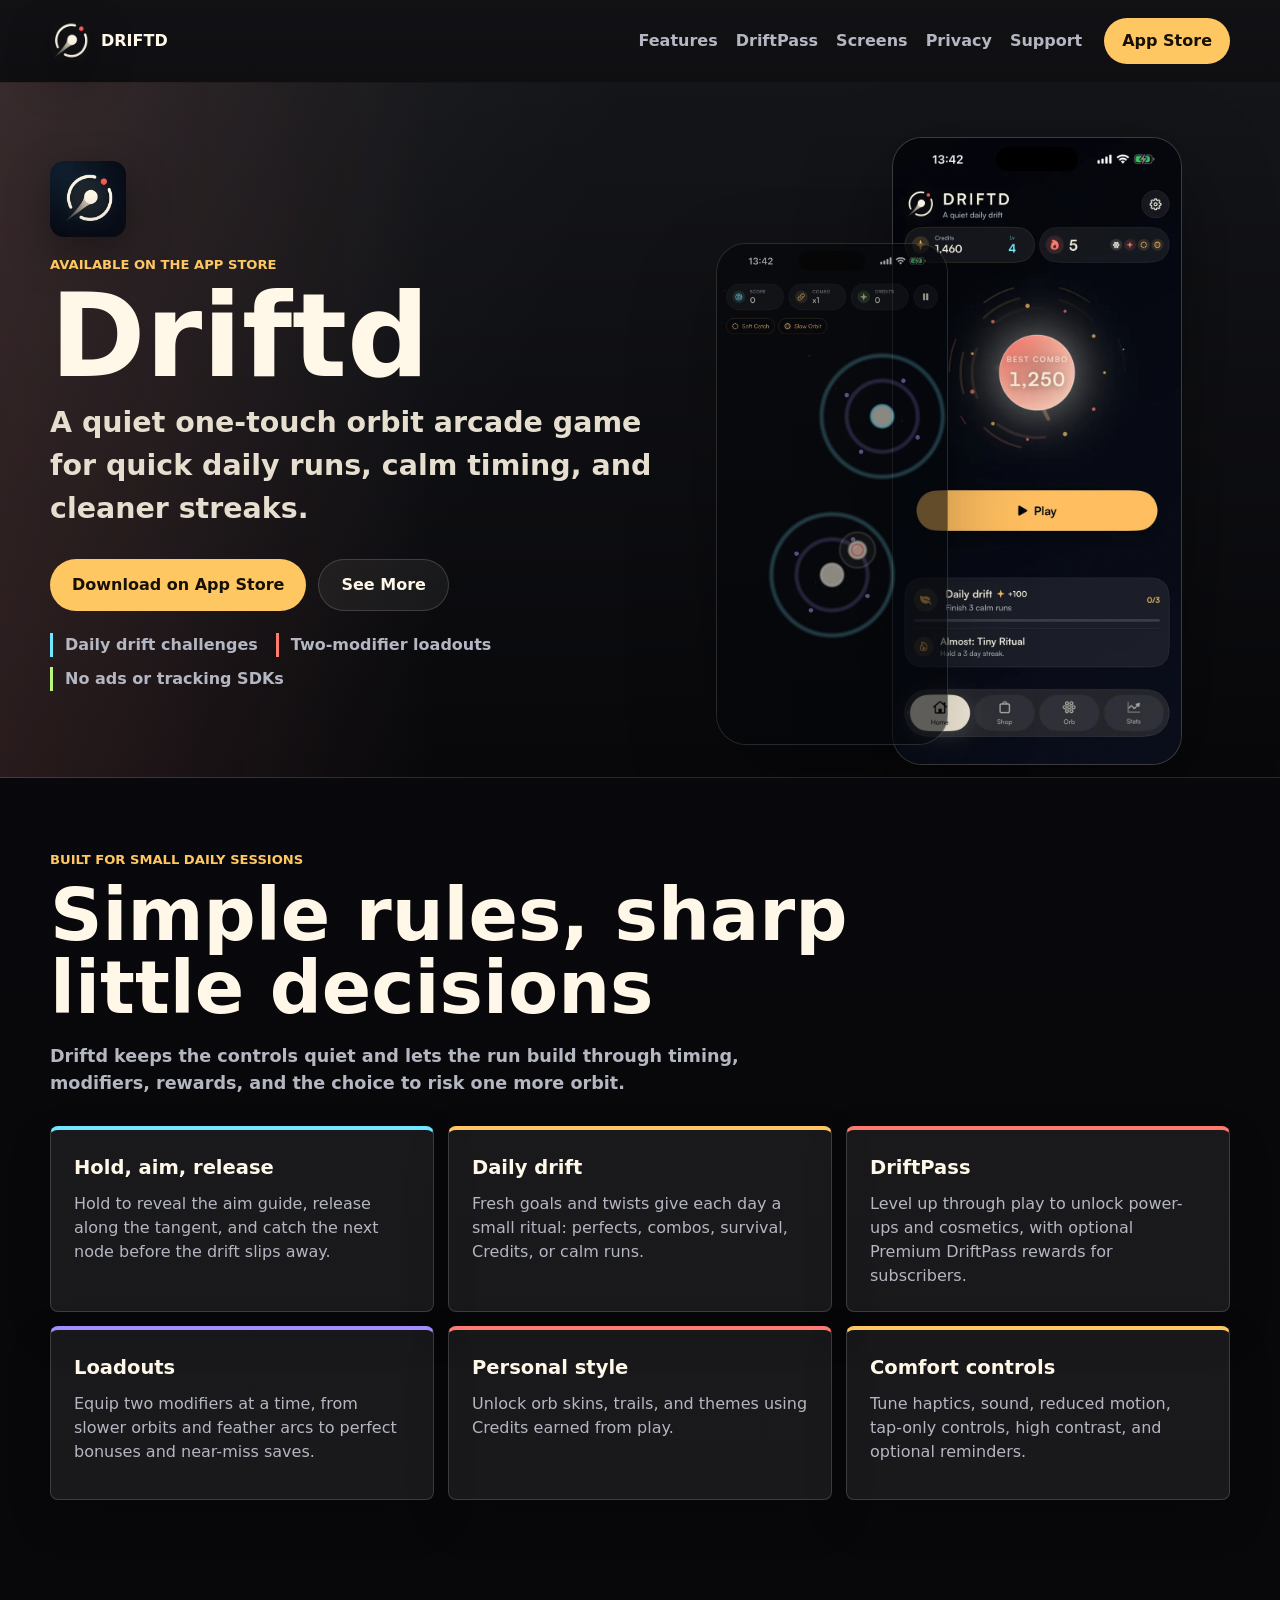
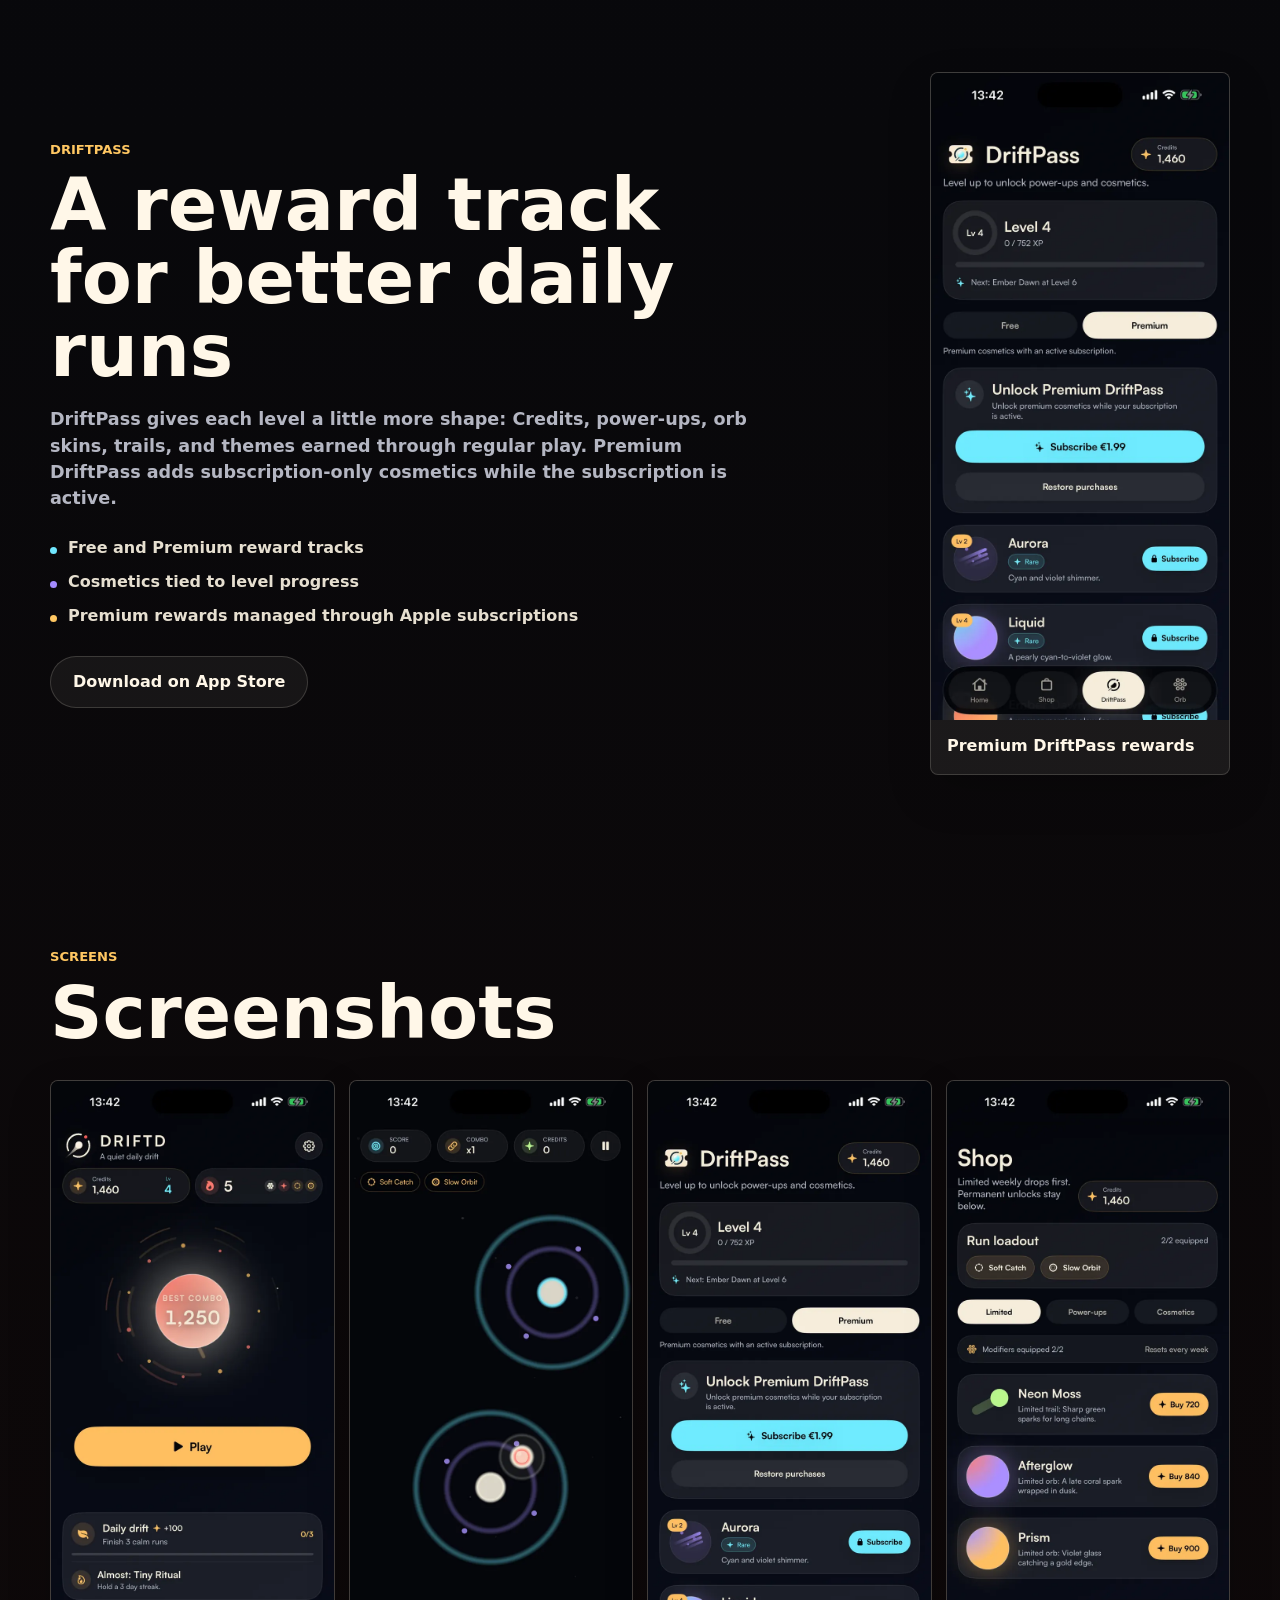
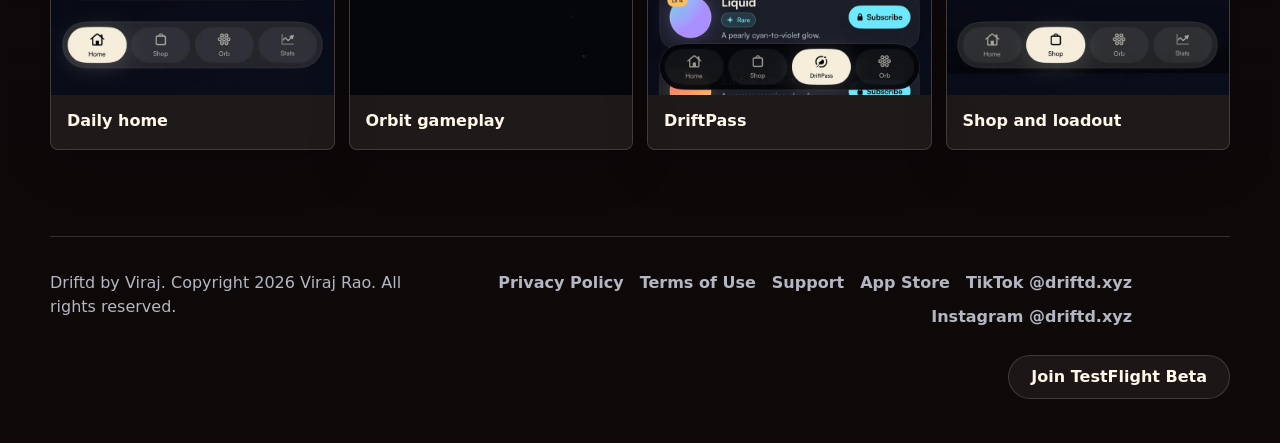
==== commit dfa6e07f: "Point website downloads to App Store" ====
--- a/index.html
+++ b/index.html
@@ -4,22 +4,22 @@
   <meta charset="utf-8">
   <meta name="viewport" content="width=device-width, initial-scale=1">
   <title>Driftd - One-touch orbit arcade</title>
-  <meta name="description" content="Driftd is a calm one-touch arcade game for iPhone with daily challenges, streaks, loadouts, cosmetics, DriftPass rewards, and quick TestFlight beta runs.">
+  <meta name="description" content="Driftd is a calm one-touch arcade game for iPhone with daily challenges, streaks, loadouts, cosmetics, and DriftPass rewards. Download it on the App Store.">
   <link rel="canonical" href="https://driftd.xyz/">
   <meta name="theme-color" content="#09090d">
   <meta property="og:type" content="website">
   <meta property="og:site_name" content="Driftd">
   <meta property="og:title" content="Driftd - One-touch orbit arcade">
-  <meta property="og:description" content="Quick daily orbit runs, calm timing, loadouts, cosmetics, and DriftPass rewards for iPhone.">
+  <meta property="og:description" content="Quick daily orbit runs, calm timing, loadouts, cosmetics, and DriftPass rewards for iPhone. Now available on the App Store.">
   <meta property="og:url" content="https://driftd.xyz/">
   <meta property="og:image" content="https://driftd.xyz/assets/driftd-app-icon.png">
   <meta name="twitter:card" content="summary">
   <meta name="twitter:title" content="Driftd - One-touch orbit arcade">
-  <meta name="twitter:description" content="Quick daily orbit runs, calm timing, loadouts, cosmetics, and DriftPass rewards for iPhone.">
+  <meta name="twitter:description" content="Quick daily orbit runs, calm timing, loadouts, cosmetics, and DriftPass rewards for iPhone. Now available on the App Store.">
   <meta name="twitter:image" content="https://driftd.xyz/assets/driftd-app-icon.png">
   <link rel="icon" href="assets/driftd-app-icon.png">
   <link rel="apple-touch-icon" href="assets/driftd-app-icon.png">
-  <link rel="stylesheet" href="styles.css?v=20260519-2">
+  <link rel="stylesheet" href="styles.css?v=20260520">
 </head>
 <body>
   <header class="site-header">
@@ -37,7 +37,7 @@
       <a href="privacy.html">Privacy</a>
       <a href="support.html">Support</a>
     </nav>
-    <a class="header-cta" href="https://testflight.apple.com/join/kvmJxUBj" aria-label="Download Beta on TestFlight"><span class="cta-full">Download Beta</span><span class="cta-short">Beta</span></a>
+    <a class="header-cta" href="https://apps.apple.com/nl/app/driftd/id6770102466?l=en-GB" aria-label="Download Driftd on the App Store">App Store</a>
   </header>
 
   <main>
@@ -48,11 +48,11 @@
             <source srcset="assets/driftd-app-icon-256.webp" type="image/webp">
             <img class="app-icon" src="assets/driftd-app-icon.png" alt="Driftd app icon" width="76" height="76">
           </picture>
-          <p class="eyebrow">TestFlight beta for iPhone</p>
+          <p class="eyebrow">Available on the App Store</p>
           <h1 id="hero-title">Driftd</h1>
           <p class="lede">A quiet one-touch orbit arcade game for quick daily runs, calm timing, and cleaner streaks.</p>
           <div class="actions">
-            <a class="button primary" href="https://testflight.apple.com/join/kvmJxUBj">Download Beta</a>
+            <a class="button primary" href="https://apps.apple.com/nl/app/driftd/id6770102466?l=en-GB">Download on App Store</a>
             <a class="button secondary" href="#screenshots">See More</a>
           </div>
           <ul class="hero-points" aria-label="Driftd highlights">
@@ -118,7 +118,7 @@
           <li>Cosmetics tied to level progress</li>
           <li>Premium rewards managed through Apple subscriptions</li>
         </ul>
-        <a class="button secondary" href="https://testflight.apple.com/join/kvmJxUBj">Try the beta</a>
+        <a class="button secondary" href="https://apps.apple.com/nl/app/driftd/id6770102466?l=en-GB">Download on App Store</a>
       </div>
       <figure class="pass-shot">
         <picture>
@@ -169,13 +169,16 @@
 
   <footer class="site-footer">
     <p>Driftd by <a href="https://virajrao.com">Viraj</a>. Copyright 2026 Viraj Rao. All rights reserved.</p>
-    <div>
+    <div class="footer-links">
       <a href="privacy.html">Privacy Policy</a>
       <a href="https://www.apple.com/legal/internet-services/itunes/dev/stdeula/">Terms of Use</a>
       <a href="support.html">Support</a>
-      <a href="https://testflight.apple.com/join/kvmJxUBj">Download Beta</a>
+      <a href="https://apps.apple.com/nl/app/driftd/id6770102466?l=en-GB">App Store</a>
       <a href="https://www.tiktok.com/@driftd.xyz">TikTok @driftd.xyz</a>
       <a href="https://www.instagram.com/driftd.xyz/">Instagram @driftd.xyz</a>
+    </div>
+    <div class="footer-beta">
+      <a class="button secondary" href="https://testflight.apple.com/join/kvmJxUBj">Join TestFlight Beta</a>
     </div>
   </footer>
 </body>
--- a/styles.css
+++ b/styles.css
@@ -138,10 +138,6 @@
   color: #171006;
 }
 
-.cta-short {
-  display: none;
-}
-
 .button {
   min-height: 52px;
   padding: 0 22px;
@@ -512,9 +508,9 @@
 }
 
 .site-footer {
-  display: flex;
+  display: grid;
+  grid-template-columns: minmax(0, 390px) minmax(0, 1fr);
   align-items: flex-start;
-  justify-content: space-between;
   gap: 22px;
   padding: 34px 0 44px;
   border-top: 1px solid var(--line);
@@ -526,13 +522,24 @@
   margin: 0;
 }
 
-.site-footer div {
+.footer-links {
   display: flex;
   flex-wrap: wrap;
   justify-content: flex-end;
   gap: 10px 16px;
   max-width: 670px;
   font-weight: 850;
+}
+
+.footer-beta {
+  grid-column: 1 / -1;
+  display: flex;
+  justify-content: flex-end;
+  padding-top: 4px;
+}
+
+.footer-beta .button {
+  min-height: 44px;
 }
 
 @media (max-width: 1040px) {
@@ -614,10 +621,11 @@
   }
 
   .site-footer {
-    flex-direction: column;
-  }
-
-  .site-footer div {
+    grid-template-columns: 1fr;
+  }
+
+  .footer-links,
+  .footer-beta {
     justify-content: flex-start;
   }
 }
@@ -650,14 +658,6 @@
     min-height: 40px;
     padding: 0 16px;
     font-size: 0.9rem;
-  }
-
-  .cta-full {
-    display: none;
-  }
-
-  .cta-short {
-    display: inline;
   }
 
   .main-nav {
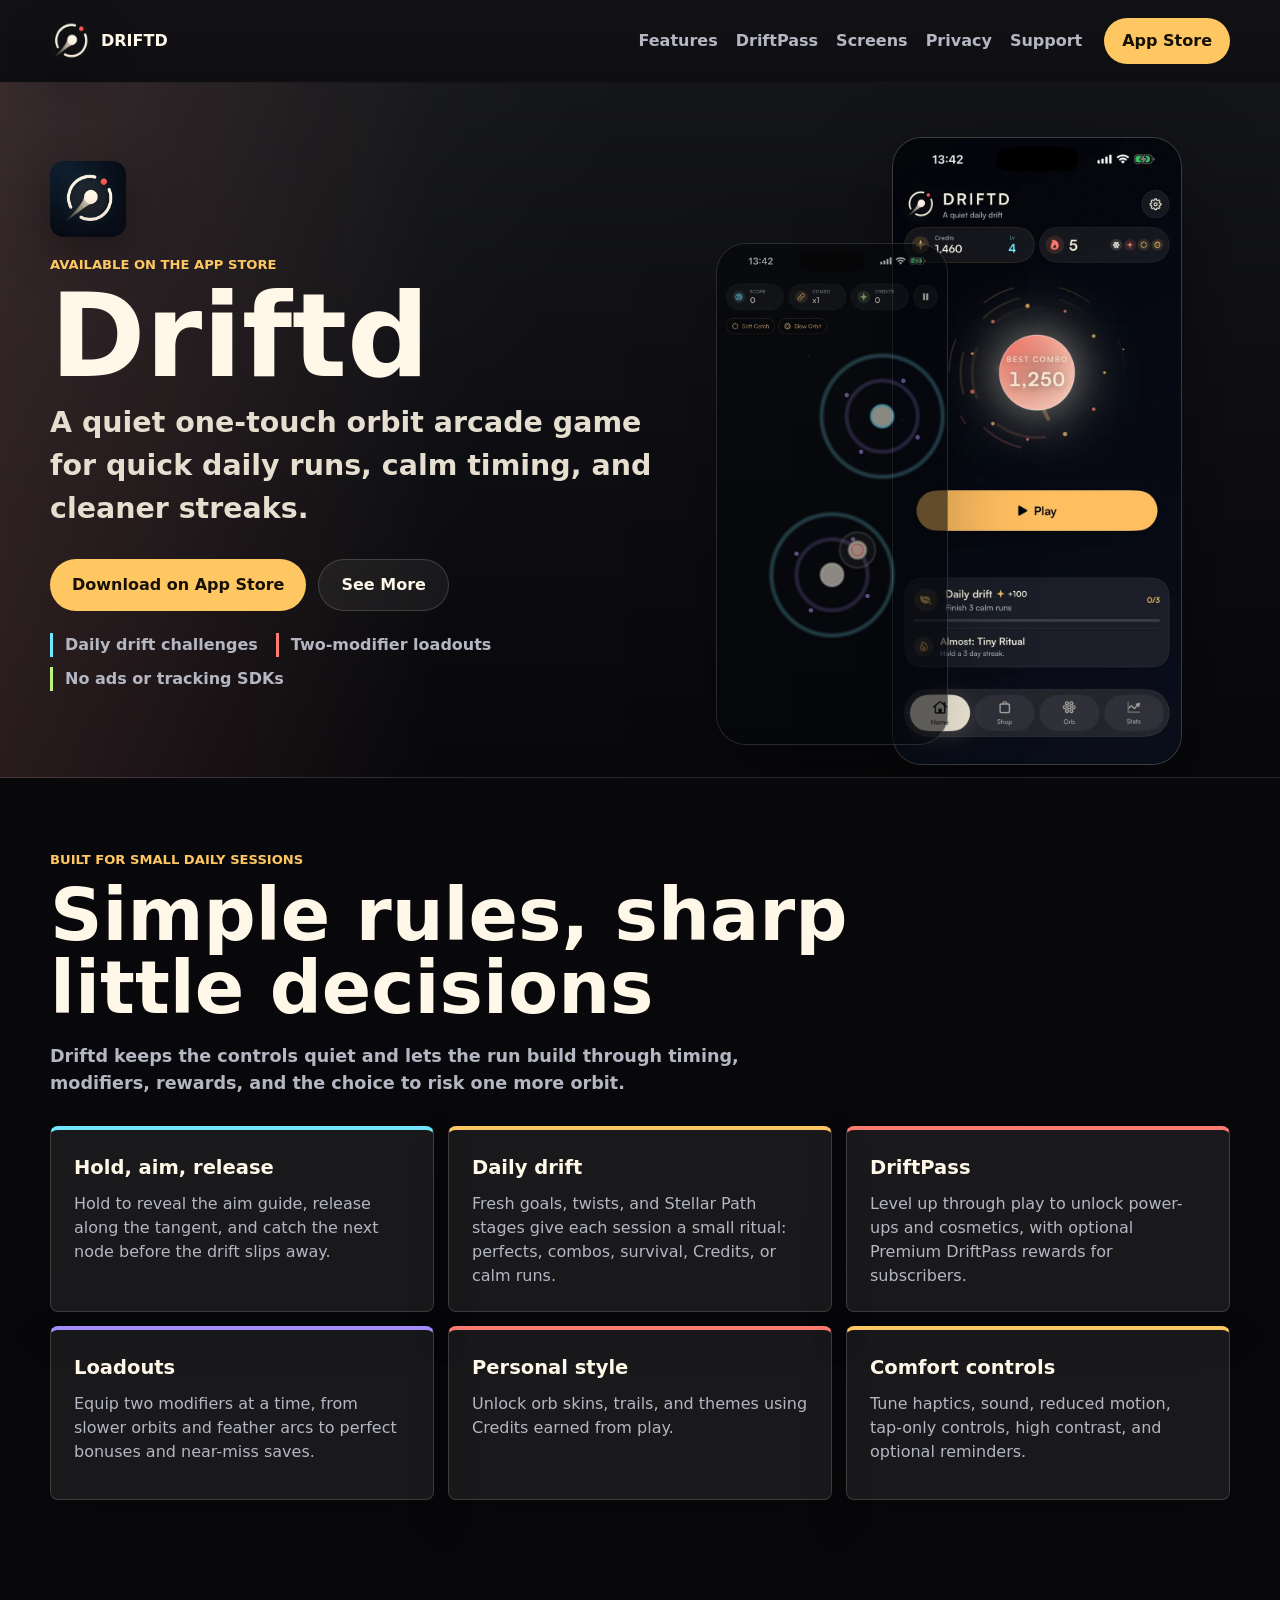
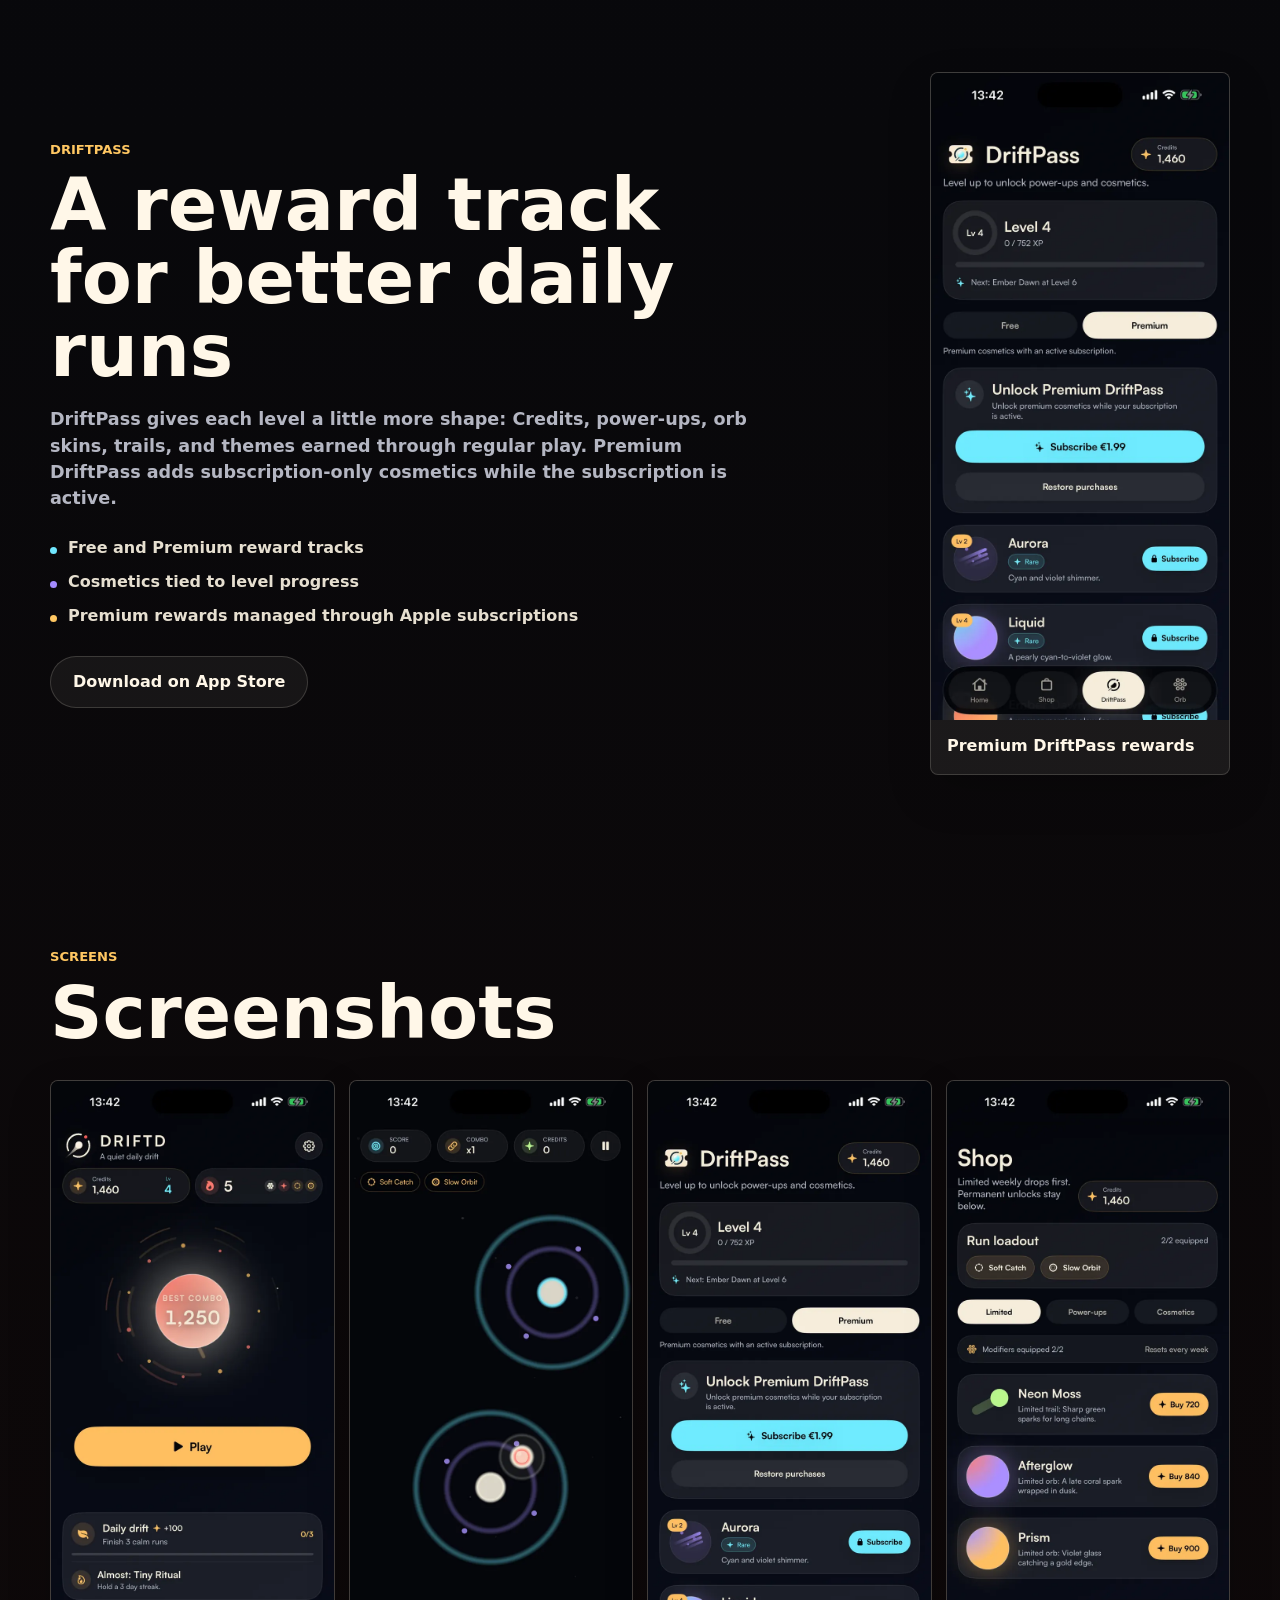
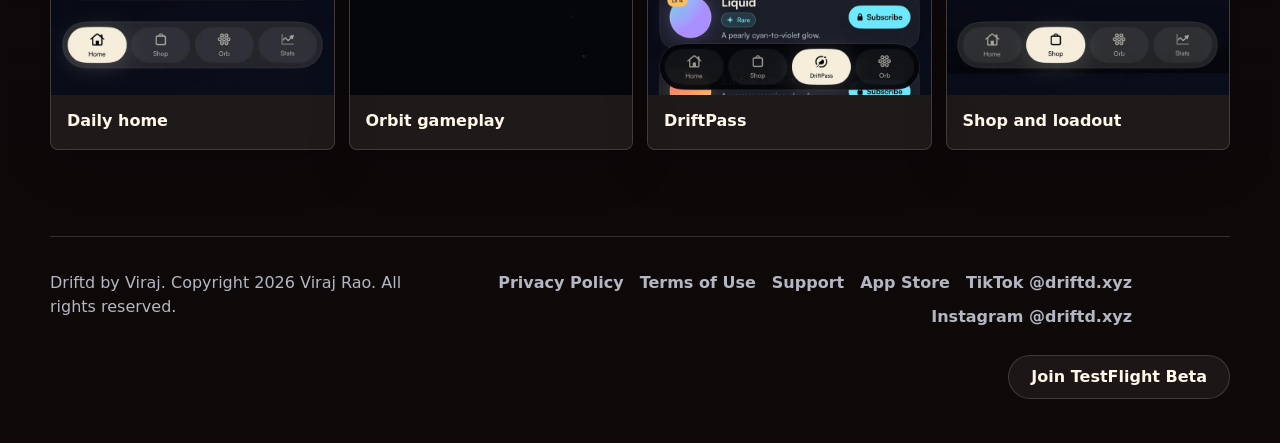
==== commit 50b33f4b: "Mention Stellar Path on homepage" ====
--- a/index.html
+++ b/index.html
@@ -4,18 +4,18 @@
   <meta charset="utf-8">
   <meta name="viewport" content="width=device-width, initial-scale=1">
   <title>Driftd - One-touch orbit arcade</title>
-  <meta name="description" content="Driftd is a calm one-touch arcade game for iPhone with daily challenges, streaks, loadouts, cosmetics, and DriftPass rewards. Download it on the App Store.">
+  <meta name="description" content="Driftd is a calm one-touch arcade game for iPhone with daily challenges, Stellar Path stages, streaks, loadouts, cosmetics, and DriftPass rewards. Download it on the App Store.">
   <link rel="canonical" href="https://driftd.xyz/">
   <meta name="theme-color" content="#09090d">
   <meta property="og:type" content="website">
   <meta property="og:site_name" content="Driftd">
   <meta property="og:title" content="Driftd - One-touch orbit arcade">
-  <meta property="og:description" content="Quick daily orbit runs, calm timing, loadouts, cosmetics, and DriftPass rewards for iPhone. Now available on the App Store.">
+  <meta property="og:description" content="Quick daily orbit runs, Stellar Path stages, calm timing, loadouts, cosmetics, and DriftPass rewards for iPhone. Now available on the App Store.">
   <meta property="og:url" content="https://driftd.xyz/">
   <meta property="og:image" content="https://driftd.xyz/assets/driftd-app-icon.png">
   <meta name="twitter:card" content="summary">
   <meta name="twitter:title" content="Driftd - One-touch orbit arcade">
-  <meta name="twitter:description" content="Quick daily orbit runs, calm timing, loadouts, cosmetics, and DriftPass rewards for iPhone. Now available on the App Store.">
+  <meta name="twitter:description" content="Quick daily orbit runs, Stellar Path stages, calm timing, loadouts, cosmetics, and DriftPass rewards for iPhone. Now available on the App Store.">
   <meta name="twitter:image" content="https://driftd.xyz/assets/driftd-app-icon.png">
   <link rel="icon" href="assets/driftd-app-icon.png">
   <link rel="apple-touch-icon" href="assets/driftd-app-icon.png">
@@ -87,7 +87,7 @@
         </article>
         <article>
           <h3>Daily drift</h3>
-          <p>Fresh goals and twists give each day a small ritual: perfects, combos, survival, Credits, or calm runs.</p>
+          <p>Fresh goals, twists, and Stellar Path stages give each session a small ritual: perfects, combos, survival, Credits, or calm runs.</p>
         </article>
         <article>
           <h3>DriftPass</h3>
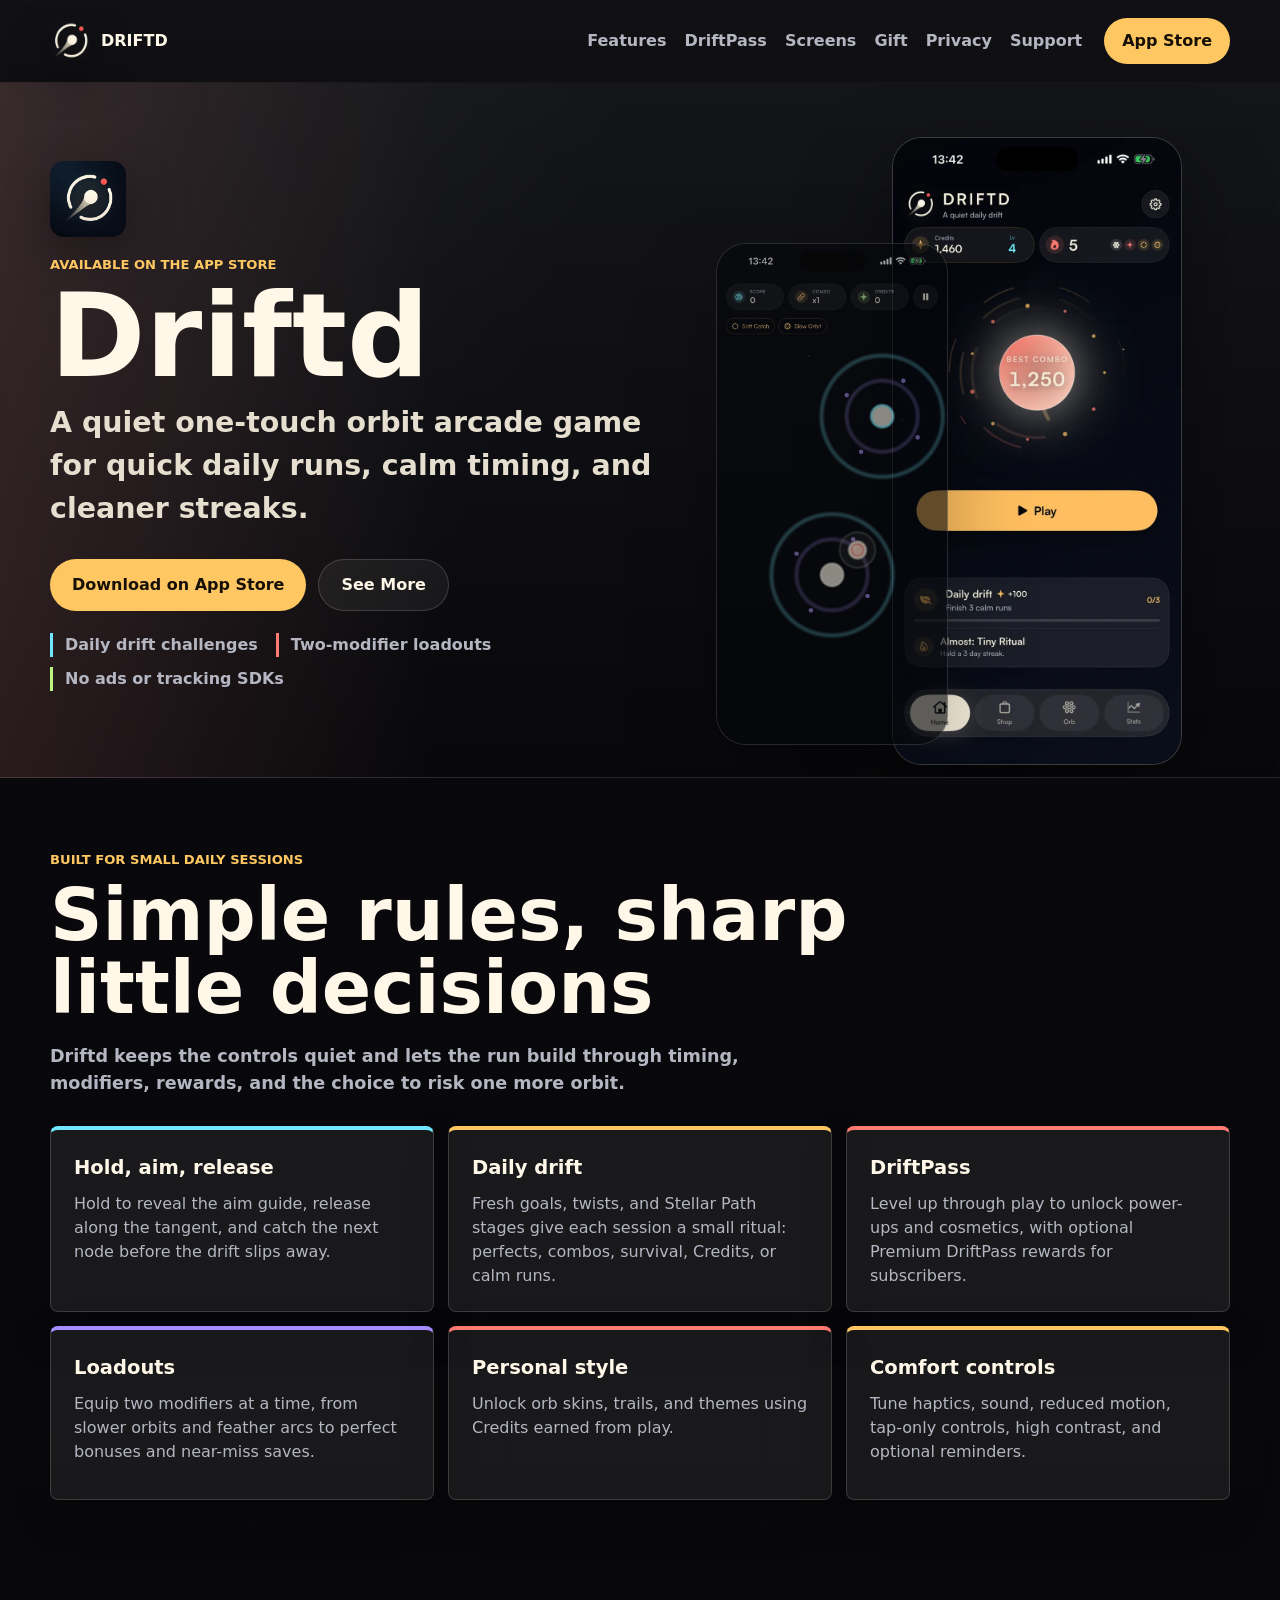
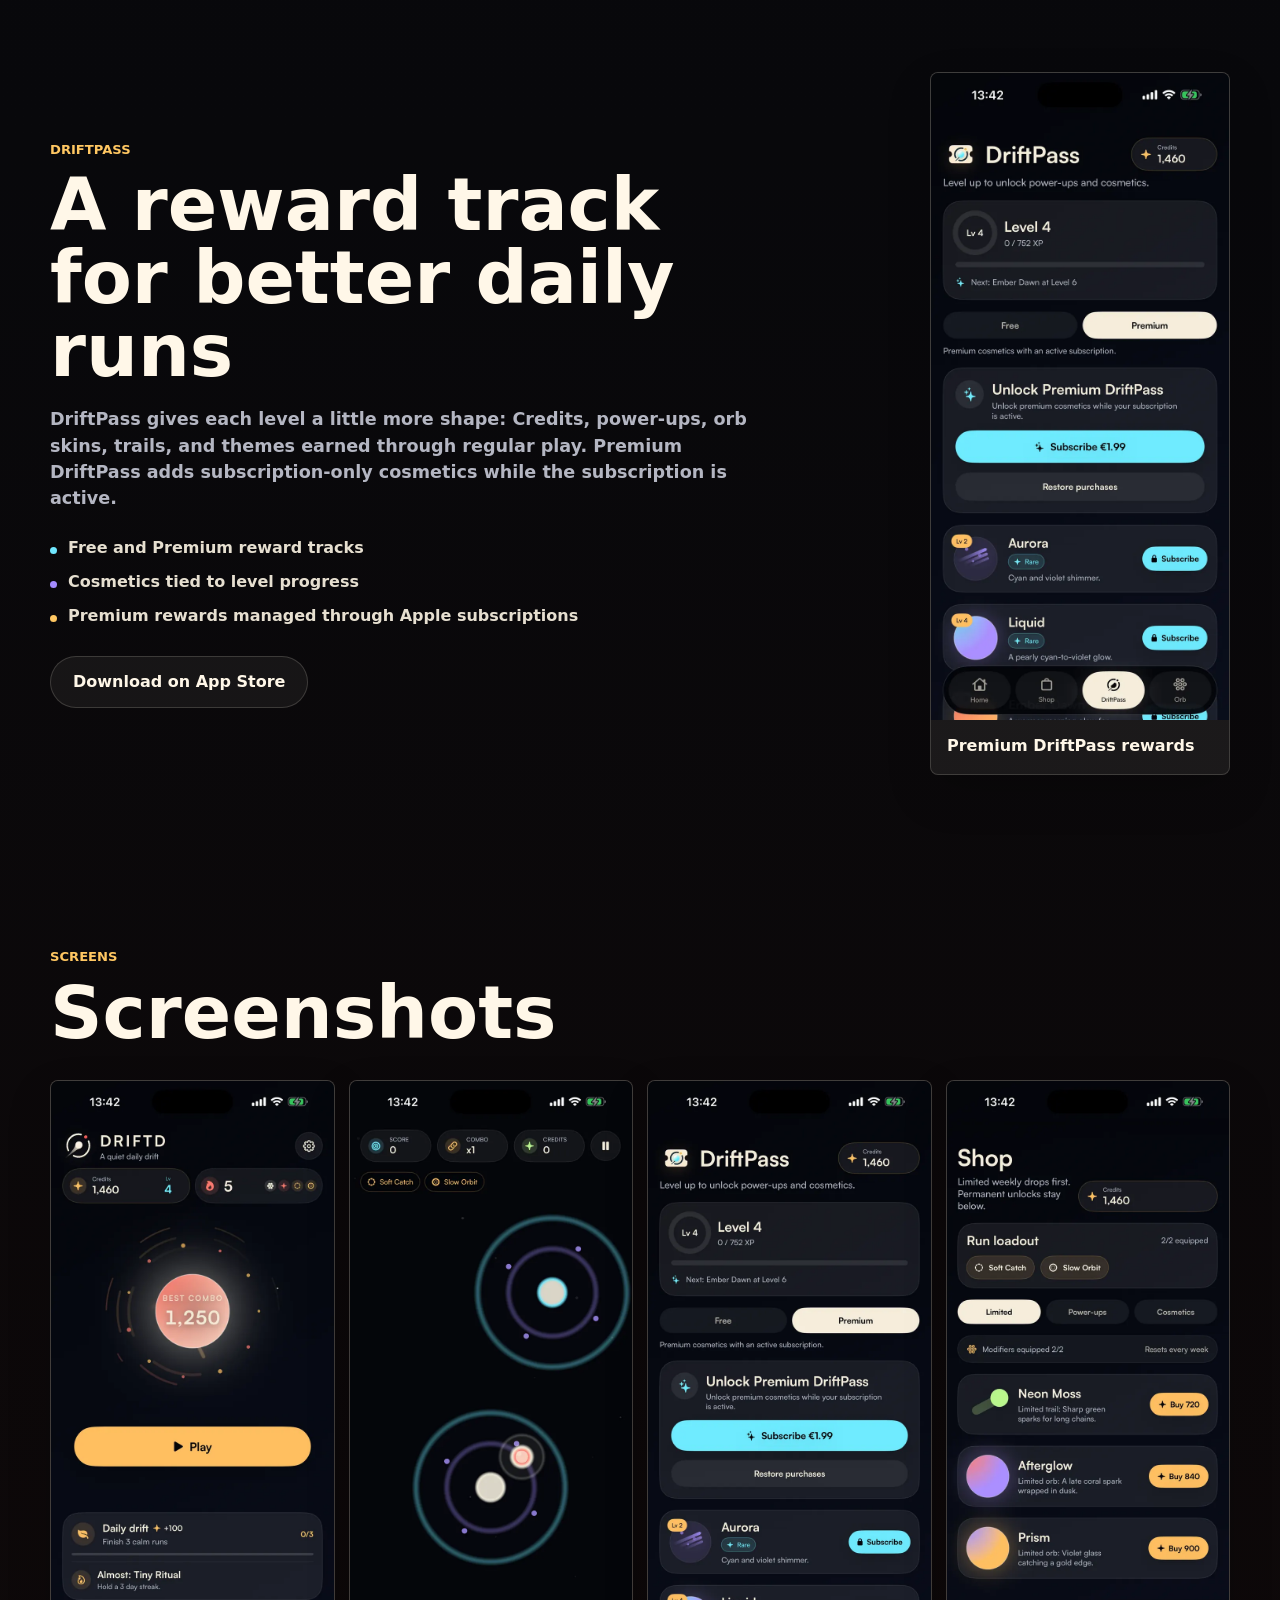
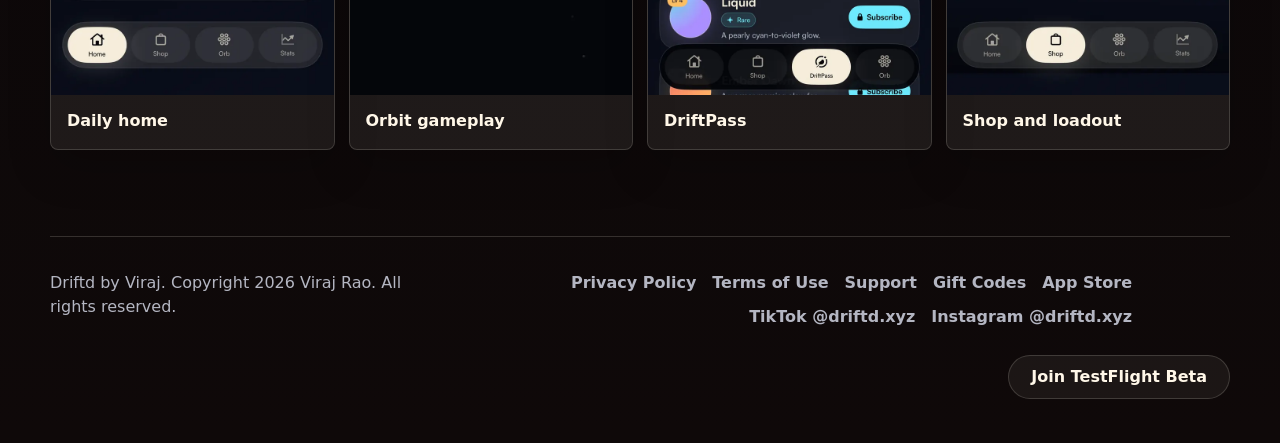
==== commit 36822258: "Add FREEORB gift page" ====
--- a/index.html
+++ b/index.html
@@ -34,6 +34,7 @@
       <a href="#features">Features</a>
       <a href="#driftpass">DriftPass</a>
       <a href="#screenshots">Screens</a>
+      <a href="gift/">Gift</a>
       <a href="privacy.html">Privacy</a>
       <a href="support.html">Support</a>
     </nav>
@@ -173,6 +174,7 @@
       <a href="privacy.html">Privacy Policy</a>
       <a href="https://www.apple.com/legal/internet-services/itunes/dev/stdeula/">Terms of Use</a>
       <a href="support.html">Support</a>
+      <a href="gift/">Gift Codes</a>
       <a href="https://apps.apple.com/nl/app/driftd/id6770102466?l=en-GB">App Store</a>
       <a href="https://www.tiktok.com/@driftd.xyz">TikTok @driftd.xyz</a>
       <a href="https://www.instagram.com/driftd.xyz/">Instagram @driftd.xyz</a>
--- a/styles.css
+++ b/styles.css
@@ -507,6 +507,140 @@
   font-weight: 850;
 }
 
+.gift-page {
+  background:
+    radial-gradient(circle at 72% 16%, rgba(255, 199, 98, 0.16), transparent 24rem),
+    radial-gradient(circle at 16% 30%, rgba(112, 231, 255, 0.13), transparent 20rem),
+    linear-gradient(180deg, #09090d 0%, var(--bg) 48%, #100b10 100%);
+}
+
+.gift-hero {
+  position: relative;
+  display: grid;
+  grid-template-columns: minmax(0, 1fr) minmax(260px, 420px);
+  gap: clamp(28px, 7vw, 78px);
+  align-items: center;
+  width: min(var(--max), calc(100% - 32px));
+  min-height: min(680px, calc(100svh - 92px));
+  margin: 0 auto;
+  padding: clamp(44px, 7vw, 96px) 0 clamp(54px, 8vw, 104px);
+}
+
+.gift-copy {
+  max-width: 680px;
+}
+
+.gift-code-panel {
+  display: grid;
+  gap: 10px;
+  max-width: 650px;
+  margin-top: 28px;
+  padding: 18px;
+  border: 1px solid var(--line);
+  border-radius: 8px;
+  background: rgba(255, 247, 232, 0.075);
+  box-shadow: 0 22px 58px rgba(0, 0, 0, 0.24);
+}
+
+.gift-code-panel strong,
+.gift-grid h3 {
+  display: block;
+  color: var(--ink);
+  font-size: clamp(2.2rem, 6vw, 4rem);
+  line-height: 0.95;
+}
+
+.gift-code-panel p {
+  margin: 0;
+  color: var(--soft);
+  font-size: 1.08rem;
+  font-weight: 720;
+}
+
+.code-label {
+  display: block;
+  margin-bottom: 8px;
+  color: var(--gold);
+  font-size: 0.78rem;
+  font-weight: 900;
+  letter-spacing: 0;
+  text-transform: uppercase;
+}
+
+.gift-orb-stage {
+  position: relative;
+  min-height: 410px;
+}
+
+.gift-orb,
+.gift-ring {
+  position: absolute;
+  border-radius: 999px;
+}
+
+.gift-orb {
+  box-shadow: 0 34px 110px rgba(0, 0, 0, 0.46);
+}
+
+.gift-orb-legendary {
+  top: 36px;
+  right: 18px;
+  width: clamp(180px, 25vw, 310px);
+  aspect-ratio: 1;
+  background:
+    radial-gradient(circle at 34% 28%, rgba(255, 247, 232, 0.95), transparent 0 17%, rgba(255, 247, 232, 0.16) 18%, transparent 34%),
+    radial-gradient(circle at 62% 68%, rgba(255, 122, 112, 0.92), transparent 0 28%),
+    linear-gradient(135deg, var(--gold), #fff7e8 42%, #ff7a70 76%, #8b322f);
+}
+
+.gift-orb-rare {
+  left: 0;
+  bottom: 28px;
+  width: clamp(132px, 17vw, 210px);
+  aspect-ratio: 1;
+  background:
+    radial-gradient(circle at 30% 28%, rgba(255, 247, 232, 0.88), transparent 0 17%, rgba(255, 247, 232, 0.13) 18%, transparent 32%),
+    linear-gradient(140deg, var(--cyan), #fff7e8 48%, var(--violet));
+  opacity: 0.94;
+}
+
+.gift-ring {
+  inset: 62px 0 28px 34px;
+  border: 1px solid rgba(255, 247, 232, 0.16);
+  transform: rotate(-18deg);
+}
+
+.gift-grid {
+  display: grid;
+  grid-template-columns: repeat(2, minmax(0, 1fr));
+  gap: 14px;
+}
+
+.gift-grid article {
+  min-height: 230px;
+  padding: 24px;
+  border: 1px solid var(--line);
+  border-top: 4px solid var(--gold);
+  border-radius: 8px;
+  background: var(--surface);
+  box-shadow: 0 18px 44px rgba(0, 0, 0, 0.18);
+}
+
+.gift-grid article:nth-child(2) {
+  border-top-color: var(--coral);
+}
+
+.gift-grid h3 {
+  margin: 0 0 14px;
+}
+
+.gift-grid p {
+  margin: 0;
+  color: var(--muted);
+  font-size: 1.05rem;
+  font-weight: 650;
+}
+
 .site-footer {
   display: grid;
   grid-template-columns: minmax(0, 390px) minmax(0, 1fr);
@@ -618,6 +752,16 @@
 
   .phone-grid {
     grid-template-columns: repeat(2, minmax(0, 1fr));
+  }
+
+  .gift-hero {
+    grid-template-columns: 1fr;
+    min-height: auto;
+  }
+
+  .gift-orb-stage {
+    min-height: 300px;
+    max-width: 480px;
   }
 
   .site-footer {
@@ -746,8 +890,28 @@
   }
 
   .feature-grid,
-  .phone-grid {
+  .phone-grid,
+  .gift-grid {
     grid-template-columns: 1fr;
+  }
+
+  .gift-hero {
+    width: min(100% - 28px, 380px);
+    padding: 34px 0 58px;
+  }
+
+  .gift-orb-stage {
+    min-height: 216px;
+  }
+
+  .gift-orb-legendary {
+    right: 8px;
+    width: 180px;
+  }
+
+  .gift-orb-rare {
+    bottom: 8px;
+    width: 126px;
   }
 
   .phone-grid {
